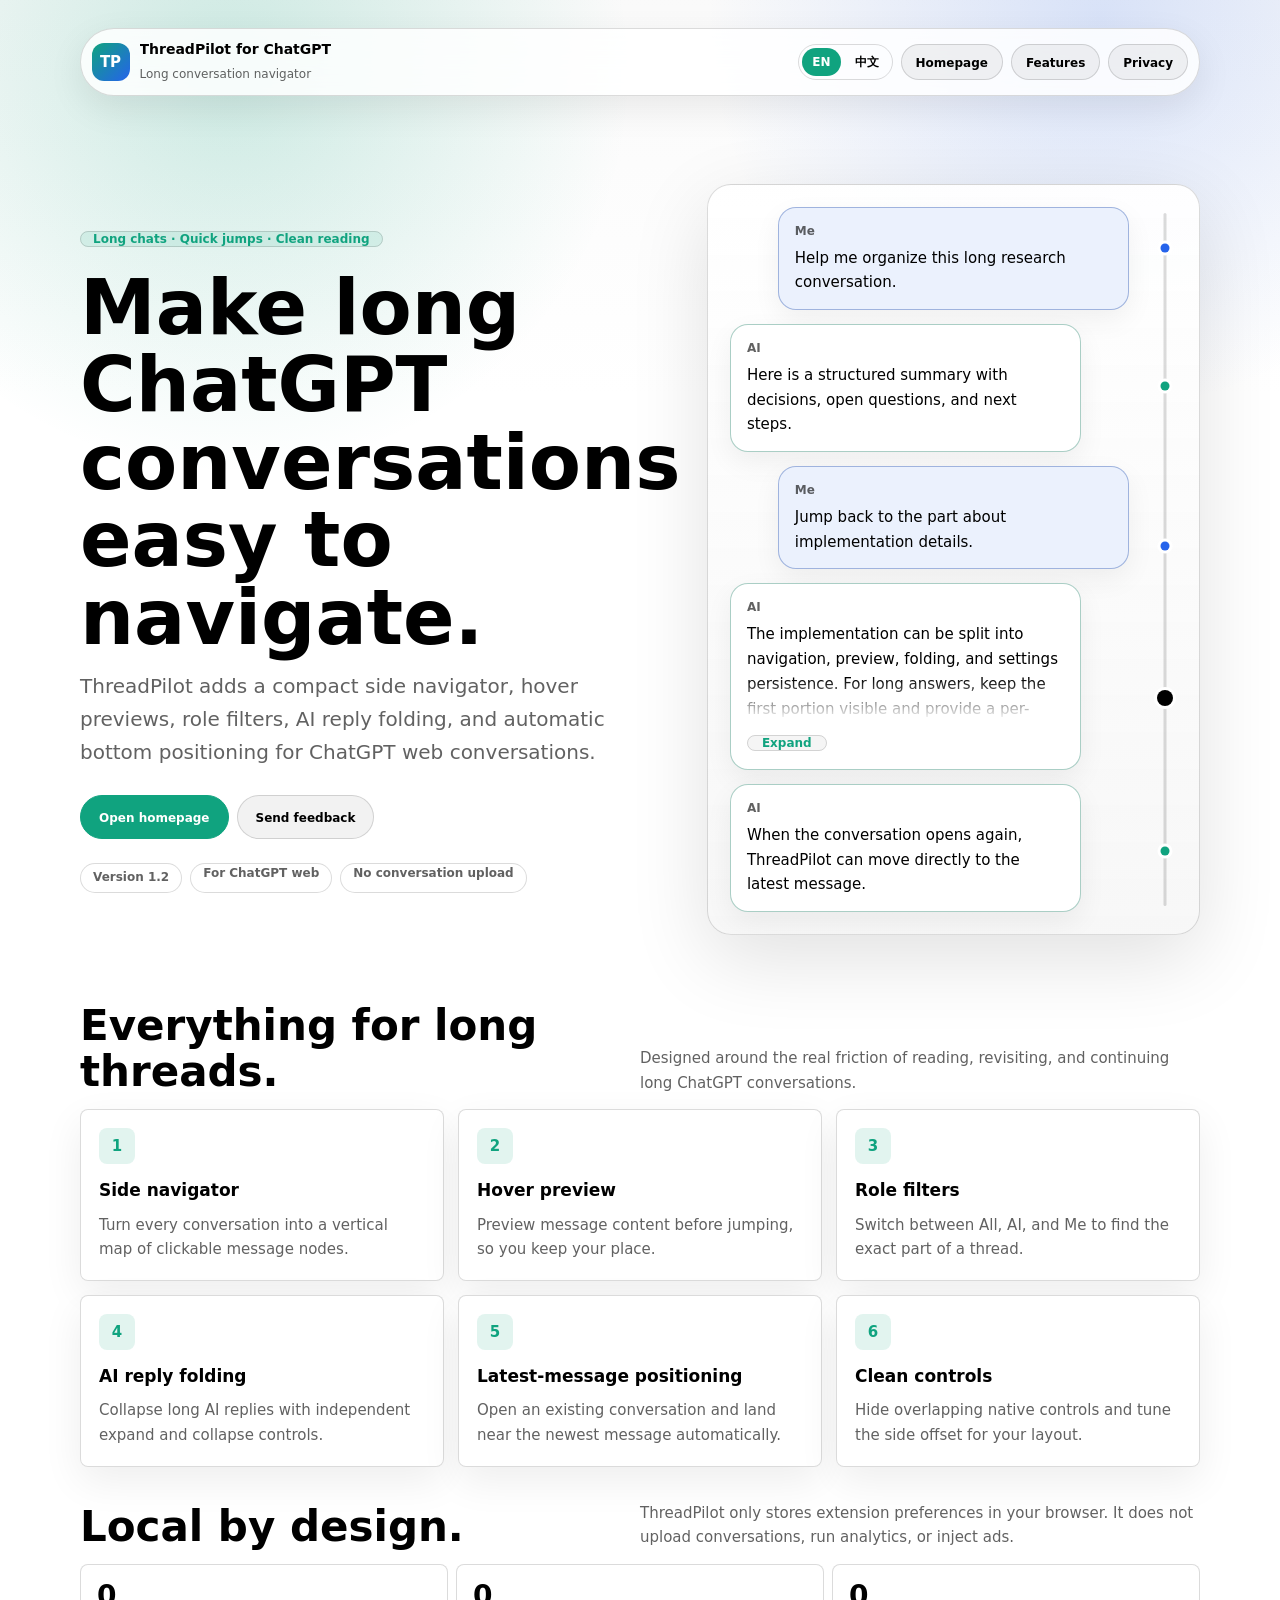
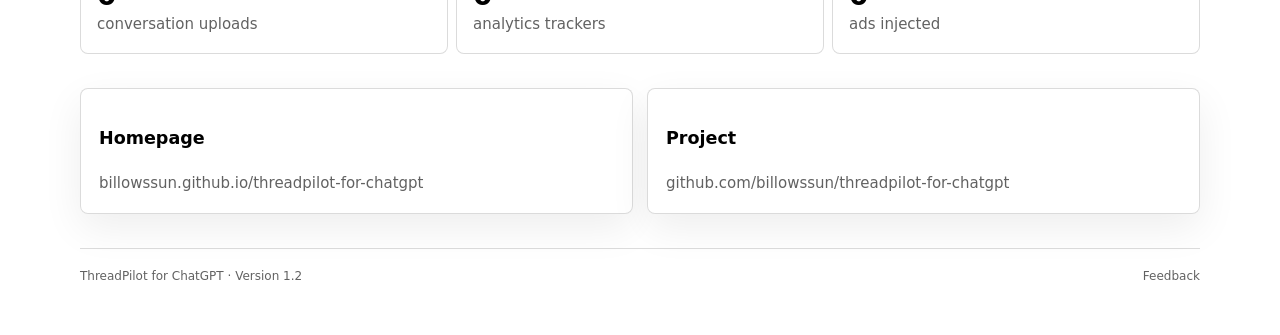
==== about.html @ c4029c33 "Release v1.2" ====
<!doctype html>
<html lang="en" data-lang="en">
<head>
  <meta charset="utf-8" />
  <meta name="viewport" content="width=device-width, initial-scale=1" />
  <title>ThreadPilot for ChatGPT</title>
  <style>
    :root {
      color-scheme: light dark;
      --green: #10a37f;
      --blue: #2563eb;
      --ink: CanvasText;
      --muted: color-mix(in srgb, CanvasText 62%, transparent);
      --soft: color-mix(in srgb, CanvasText 7%, transparent);
      --line: color-mix(in srgb, CanvasText 14%, transparent);
      --panel: color-mix(in srgb, Canvas 92%, transparent);
      --panel-strong: color-mix(in srgb, CanvasText 4%, Canvas);
    }
    * { box-sizing: border-box; }
    html { scroll-behavior: smooth; }
    body {
      margin: 0;
      background: Canvas;
      color: var(--ink);
      font: 15px/1.65 system-ui, -apple-system, BlinkMacSystemFont, "Segoe UI", "Microsoft YaHei", sans-serif;
    }
    body::before {
      content: "";
      position: fixed;
      inset: 0;
      z-index: -1;
      background:
        radial-gradient(circle at 18% 8%, color-mix(in srgb, var(--green) 20%, transparent), transparent 30%),
        radial-gradient(circle at 86% 2%, color-mix(in srgb, var(--blue) 16%, transparent), transparent 28%),
        linear-gradient(180deg, color-mix(in srgb, CanvasText 2%, Canvas), Canvas 44%);
    }
    a { color: inherit; text-decoration: none; }
    .page { width: min(1120px, calc(100% - 36px)); margin: 0 auto; padding: 28px 0 48px; }
    .nav { position: sticky; top: 12px; z-index: 10; display: flex; align-items: center; justify-content: space-between; gap: 14px; min-height: 58px; margin-bottom: 28px; padding: 9px 11px; border: 1px solid var(--line); border-radius: 999px; background: color-mix(in srgb, Canvas 84%, transparent); box-shadow: 0 12px 36px rgba(0,0,0,.08); backdrop-filter: blur(18px) saturate(1.1); -webkit-backdrop-filter: blur(18px) saturate(1.1); }
    .brand { display: flex; align-items: center; gap: 10px; min-width: 0; }
    .logo { width: 38px; height: 38px; display: grid; place-items: center; border-radius: 12px; background: linear-gradient(135deg, var(--green), var(--blue)); color: #fff; font-weight: 900; letter-spacing: 0; }
    .brand span:last-child { min-width: 0; }
    .brand strong { display: block; overflow: hidden; text-overflow: ellipsis; white-space: nowrap; font-size: 14px; }
    .brand small { display: block; color: var(--muted); font-size: 12px; }
    .right, .links, .lang, .actions, .chips, .stats { display: flex; align-items: center; gap: 8px; flex-wrap: wrap; }
    .lang { gap: 4px; padding: 3px; border: 1px solid var(--line); border-radius: 999px; }
    .links a, .btn, .lang button { display: inline-block; height: 36px; min-height: 0; padding: 0 14px; border: 1px solid var(--line); border-radius: 999px; background: color-mix(in srgb, CanvasText 5%, transparent); color: var(--ink); font: 760 12px/36px system-ui, -apple-system, BlinkMacSystemFont, "Segoe UI", "Microsoft YaHei", sans-serif; text-align: center; cursor: pointer; white-space: nowrap; }
    .lang button { height: 28px; padding: 0 10px; border: 0; background: transparent; line-height: 28px; }
    .lang button.active { background: var(--green); color: #fff; }
    .btn { height: 44px; padding: 0 18px; line-height: 44px; }
    .btn.primary { border-color: var(--green); background: var(--green); color: #fff; }
    .hero { display: grid; grid-template-columns: minmax(0, 1.08fr) minmax(320px, .92fr); gap: clamp(22px, 4vw, 48px); align-items: center; min-height: min(680px, calc(100vh - 120px)); padding: clamp(28px, 5vw, 54px) 0 34px; }
    .eyebrow, .chip, .tag { display: inline-grid; place-items: center; min-height: 30px; padding: 0 12px; border: 1px solid var(--line); border-radius: 999px; background: color-mix(in srgb, var(--green) 10%, transparent); color: var(--green); font-size: 12px; font-weight: 850; }
    h1 { max-width: 760px; margin: 18px 0 14px; font-size: clamp(42px, 7vw, 76px); line-height: 1.02; letter-spacing: 0; }
    .lead { max-width: 680px; margin: 0; color: var(--muted); font-size: clamp(16px, 2vw, 20px); }
    .actions { margin-top: 26px; }
    .chips { margin-top: 24px; }
    .chip { background: var(--panel); color: var(--muted); font-weight: 760; }
    .demo { position: relative; min-height: 470px; padding: 22px; border: 1px solid var(--line); border-radius: 24px; background: linear-gradient(180deg, var(--panel), color-mix(in srgb, CanvasText 3%, Canvas)); box-shadow: 0 24px 80px rgba(0,0,0,.12); overflow: hidden; }
    .chat { display: grid; gap: 14px; padding-right: 48px; }
    .bubble { max-width: 88%; padding: 14px 16px; border: 1px solid var(--line); border-radius: 18px; background: Canvas; box-shadow: 0 10px 28px rgba(0,0,0,.06); }
    .bubble.me { justify-self: end; border-color: color-mix(in srgb, var(--blue) 26%, var(--line)); background: color-mix(in srgb, var(--blue) 9%, Canvas); }
    .bubble.ai { justify-self: start; border-color: color-mix(in srgb, var(--green) 24%, var(--line)); }
    .bubble strong { display: block; margin-bottom: 4px; font-size: 12px; color: var(--muted); }
    .folded { position: relative; max-height: 108px; overflow: hidden; }
    .folded::after { content: ""; position: absolute; left: 0; right: 0; bottom: 0; height: 52px; background: linear-gradient(to bottom, transparent, Canvas 82%); }
    .more { display: inline-grid; place-items: center; height: 30px; margin-top: 10px; padding: 0 14px; border: 1px solid var(--line); border-radius: 999px; background: var(--panel-strong); color: var(--green); font-size: 12px; font-weight: 850; }
    .rail { position: absolute; top: 28px; right: 22px; bottom: 28px; width: 24px; }
    .rail::before { content: ""; position: absolute; top: 0; bottom: 0; left: 50%; width: 3px; border-radius: 99px; background: var(--line); transform: translateX(-50%); }
    .dot { position: absolute; left: 50%; width: 9px; height: 9px; border-radius: 50%; background: var(--green); transform: translate(-50%, -50%); box-shadow: 0 0 0 3px Canvas; }
    .dot.me { background: var(--blue); }
    .dot.active { width: 16px; height: 16px; background: var(--ink); }
    section { margin-top: 34px; }
    .section-head { display: flex; align-items: end; justify-content: space-between; gap: 18px; margin-bottom: 14px; }
    h2 { margin: 0; font-size: clamp(26px, 4vw, 42px); line-height: 1.1; letter-spacing: 0; }
    .section-head p { max-width: 560px; margin: 0; color: var(--muted); }
    .grid { display: grid; grid-template-columns: repeat(3, 1fr); gap: 14px; }
    .grid.two { grid-template-columns: repeat(2, 1fr); }
    .card, .band, .step, .quote { border: 1px solid var(--line); border-radius: 8px; background: var(--panel); box-shadow: 0 14px 40px rgba(0,0,0,.07); }
    .card { padding: 18px; overflow-wrap: anywhere; }
    .card h3, .step h3 { margin: 0 0 8px; font-size: 17px; }
    .card p, .step p, .quote p { margin: 0; color: var(--muted); }
    .icon { width: 36px; height: 36px; display: grid; place-items: center; margin-bottom: 12px; border-radius: 8px; background: color-mix(in srgb, var(--green) 12%, transparent); color: var(--green); font-weight: 900; }
    .band { display: grid; grid-template-columns: .9fr 1.1fr; gap: 20px; padding: clamp(22px, 4vw, 36px); }
    .list { display: grid; gap: 10px; margin: 0; padding: 0; list-style: none; }
    .list li { padding: 12px 14px; border: 1px solid var(--line); border-radius: 8px; background: color-mix(in srgb, CanvasText 4%, transparent); color: var(--muted); }
    .steps { display: grid; grid-template-columns: repeat(3, 1fr); gap: 14px; }
    .step { padding: 18px; }
    .stats { align-items: stretch; }
    .stat { flex: 1 1 180px; padding: 16px; border: 1px solid var(--line); border-radius: 8px; background: var(--panel); }
    .stat strong { display: block; font-size: 28px; line-height: 1.1; }
    .stat span { color: var(--muted); }
    .quote { padding: 18px; }
    footer { display: flex; align-items: center; justify-content: space-between; gap: 12px; flex-wrap: wrap; margin-top: 34px; padding-top: 18px; border-top: 1px solid var(--line); color: var(--muted); font-size: 12px; }
    body [data-lang] { display: none; }
    html[data-lang="en"] body [data-lang="en"], html[data-lang="zh"] body [data-lang="zh"] { display: revert; }
    @media (max-width: 900px) {
      .nav { position: static; align-items: flex-start; border-radius: 22px; flex-direction: column; }
      .right { align-items: flex-start; }
      .hero, .band { grid-template-columns: 1fr; min-height: 0; }
      .demo { min-height: 420px; }
      .grid, .grid.two, .steps { grid-template-columns: 1fr; }
      .section-head { align-items: flex-start; flex-direction: column; }
    }
    @media (max-width: 560px) {
      .page { width: min(100% - 24px, 1120px); padding-top: 14px; }
      .links { display: none; }
      .hero { padding-top: 12px; }
      .demo { min-height: 390px; padding: 16px; }
      .chat { padding-right: 36px; }
      .bubble { max-width: 94%; }
    }
  </style>
</head>
<body>
  <div class="page">
    <header class="nav">
      <a class="brand" href="https://billowssun.github.io/threadpilot-for-chatgpt/">
        <span class="logo">TP</span>
        <span><strong>ThreadPilot for ChatGPT</strong><small data-lang="en">Long conversation navigator</small><small data-lang="zh">长对话导航助手</small></span>
      </a>
      <div class="right">
        <div class="lang"><button id="lang-en" type="button">EN</button><button id="lang-zh" type="button">中文</button></div>
        <nav class="links"><a href="https://billowssun.github.io/threadpilot-for-chatgpt/" data-lang="en">Homepage</a><a href="https://billowssun.github.io/threadpilot-for-chatgpt/" data-lang="zh">主页</a><a href="#features" data-lang="en">Features</a><a href="#features" data-lang="zh">功能</a><a href="#privacy" data-lang="en">Privacy</a><a href="#privacy" data-lang="zh">隐私</a></nav>
      </div>
    </header>

    <main>
      <section class="hero">
        <div>
          <span class="eyebrow" data-lang="en">Long chats · Quick jumps · Clean reading</span><span class="eyebrow" data-lang="zh">长对话 · 快速定位 · 清爽阅读</span>
          <h1 data-lang="en">Make long ChatGPT conversations easy to navigate.</h1><h1 data-lang="zh">让 ChatGPT 长对话更容易导航。</h1>
          <p class="lead" data-lang="en">ThreadPilot adds a compact side navigator, hover previews, role filters, AI reply folding, and automatic bottom positioning for ChatGPT web conversations.</p><p class="lead" data-lang="zh">ThreadPilot 为 ChatGPT 网页端加入侧边导航、悬浮预览、角色筛选、AI 长回复折叠，以及打开对话后自动定位到最新消息。</p>
          <div class="actions"><a class="btn primary" href="https://billowssun.github.io/threadpilot-for-chatgpt/" data-lang="en">Open homepage</a><a class="btn primary" href="https://billowssun.github.io/threadpilot-for-chatgpt/" data-lang="zh">打开主页</a><a class="btn" href="https://github.com/billowssun/threadpilot-for-chatgpt/issues" data-lang="en">Send feedback</a><a class="btn" href="https://github.com/billowssun/threadpilot-for-chatgpt/issues" data-lang="zh">反馈问题</a></div>
          <div class="chips"><span class="chip">Version 1.2</span><span class="chip" data-lang="en">For ChatGPT web</span><span class="chip" data-lang="zh">适用于 ChatGPT 网页端</span><span class="chip" data-lang="en">No conversation upload</span><span class="chip" data-lang="zh">不上传对话内容</span></div>
        </div>
        <div class="demo" aria-hidden="true">
          <div class="chat">
            <div class="bubble me"><strong>Me</strong><span data-lang="en">Help me organize this long research conversation.</span><span data-lang="zh">帮我整理这段很长的研究对话。</span></div>
            <div class="bubble ai"><strong>AI</strong><span data-lang="en">Here is a structured summary with decisions, open questions, and next steps.</span><span data-lang="zh">下面是按结论、问题和下一步整理的结构化摘要。</span></div>
            <div class="bubble me"><strong>Me</strong><span data-lang="en">Jump back to the part about implementation details.</span><span data-lang="zh">跳回实现细节那一段。</span></div>
            <div class="bubble ai"><strong>AI</strong><div class="folded"><span data-lang="en">The implementation can be split into navigation, preview, folding, and settings persistence. For long answers, keep the first portion visible and provide a per-message expand control so the user can scan the thread without losing context.</span><span data-lang="zh">实现可以拆成导航、预览、折叠和设置保存。对于长回复，保留开头内容并为每条消息提供独立展开控制，这样用户可以快速浏览而不丢失上下文。</span></div><span class="more" data-lang="en">Expand</span><span class="more" data-lang="zh">展开</span></div>
            <div class="bubble ai"><strong>AI</strong><span data-lang="en">When the conversation opens again, ThreadPilot can move directly to the latest message.</span><span data-lang="zh">再次打开对话时，ThreadPilot 可以直接定位到最新消息。</span></div>
          </div>
          <div class="rail"><span class="dot me" style="top: 5%"></span><span class="dot" style="top: 25%"></span><span class="dot me" style="top: 48%"></span><span class="dot active" style="top: 70%"></span><span class="dot" style="top: 92%"></span></div>
        </div>
      </section>

      <section id="features">
        <div class="section-head"><h2 data-lang="en">Everything for long threads.</h2><h2 data-lang="zh">长对话需要的能力都在这里。</h2><p data-lang="en">Designed around the real friction of reading, revisiting, and continuing long ChatGPT conversations.</p><p data-lang="zh">围绕长对话里的阅读、回看、定位和继续处理体验设计。</p></div>
        <div class="grid">
          <article class="card"><div class="icon">1</div><h3 data-lang="en">Side navigator</h3><h3 data-lang="zh">侧边导航</h3><p data-lang="en">Turn every conversation into a vertical map of clickable message nodes.</p><p data-lang="zh">把整段对话变成一条可点击的消息地图。</p></article>
          <article class="card"><div class="icon">2</div><h3 data-lang="en">Hover preview</h3><h3 data-lang="zh">悬浮预览</h3><p data-lang="en">Preview message content before jumping, so you keep your place.</p><p data-lang="zh">跳转前先预览消息内容，减少来回滚动。</p></article>
          <article class="card"><div class="icon">3</div><h3 data-lang="en">Role filters</h3><h3 data-lang="zh">角色筛选</h3><p data-lang="en">Switch between All, AI, and Me to find the exact part of a thread.</p><p data-lang="zh">在全部、AI、我的输入之间切换，快速找到目标段落。</p></article>
          <article class="card"><div class="icon">4</div><h3 data-lang="en">AI reply folding</h3><h3 data-lang="zh">AI 回复折叠</h3><p data-lang="en">Collapse long AI replies with independent expand and collapse controls.</p><p data-lang="zh">自动折叠较长 AI 回复，并为每条回复提供独立展开和收起。</p></article>
          <article class="card"><div class="icon">5</div><h3 data-lang="en">Latest-message positioning</h3><h3 data-lang="zh">自动定位最新消息</h3><p data-lang="en">Open an existing conversation and land near the newest message automatically.</p><p data-lang="zh">打开已有对话时自动定位到最新消息附近。</p></article>
          <article class="card"><div class="icon">6</div><h3 data-lang="en">Clean controls</h3><h3 data-lang="zh">清爽控制</h3><p data-lang="en">Hide overlapping native controls and tune the side offset for your layout.</p><p data-lang="zh">可隐藏干扰控件，并调整侧边距离适配自己的界面。</p></article>
        </div>
      </section>

      <section id="privacy">
        <div class="section-head"><h2 data-lang="en">Local by design.</h2><h2 data-lang="zh">默认本地运行。</h2><p data-lang="en">ThreadPilot only stores extension preferences in your browser. It does not upload conversations, run analytics, or inject ads.</p><p data-lang="zh">ThreadPilot 只在浏览器本地保存扩展偏好，不上传对话内容，不做分析追踪，也不插入广告。</p></div>
        <div class="stats"><div class="stat"><strong>0</strong><span data-lang="en">conversation uploads</span><span data-lang="zh">对话上传</span></div><div class="stat"><strong>0</strong><span data-lang="en">analytics trackers</span><span data-lang="zh">分析追踪</span></div><div class="stat"><strong>0</strong><span data-lang="en">ads injected</span><span data-lang="zh">广告注入</span></div></div>
      </section>

      <section>
        <div class="grid two">
          <article class="quote"><h3 data-lang="en">Homepage</h3><h3 data-lang="zh">主页</h3><p><a href="https://billowssun.github.io/threadpilot-for-chatgpt/">billowssun.github.io/threadpilot-for-chatgpt</a></p></article>
          <article class="quote"><h3 data-lang="en">Project</h3><h3 data-lang="zh">项目地址</h3><p><a href="https://github.com/billowssun/threadpilot-for-chatgpt">github.com/billowssun/threadpilot-for-chatgpt</a></p></article>
        </div>
      </section>
    </main>

    <footer><span>ThreadPilot for ChatGPT · Version 1.2</span><span><a href="https://github.com/billowssun/threadpilot-for-chatgpt/issues" data-lang="en">Feedback</a><a href="https://github.com/billowssun/threadpilot-for-chatgpt/issues" data-lang="zh">反馈问题</a></span></footer>
  </div>
  <script src="about.js"></script>
</body>
</html>
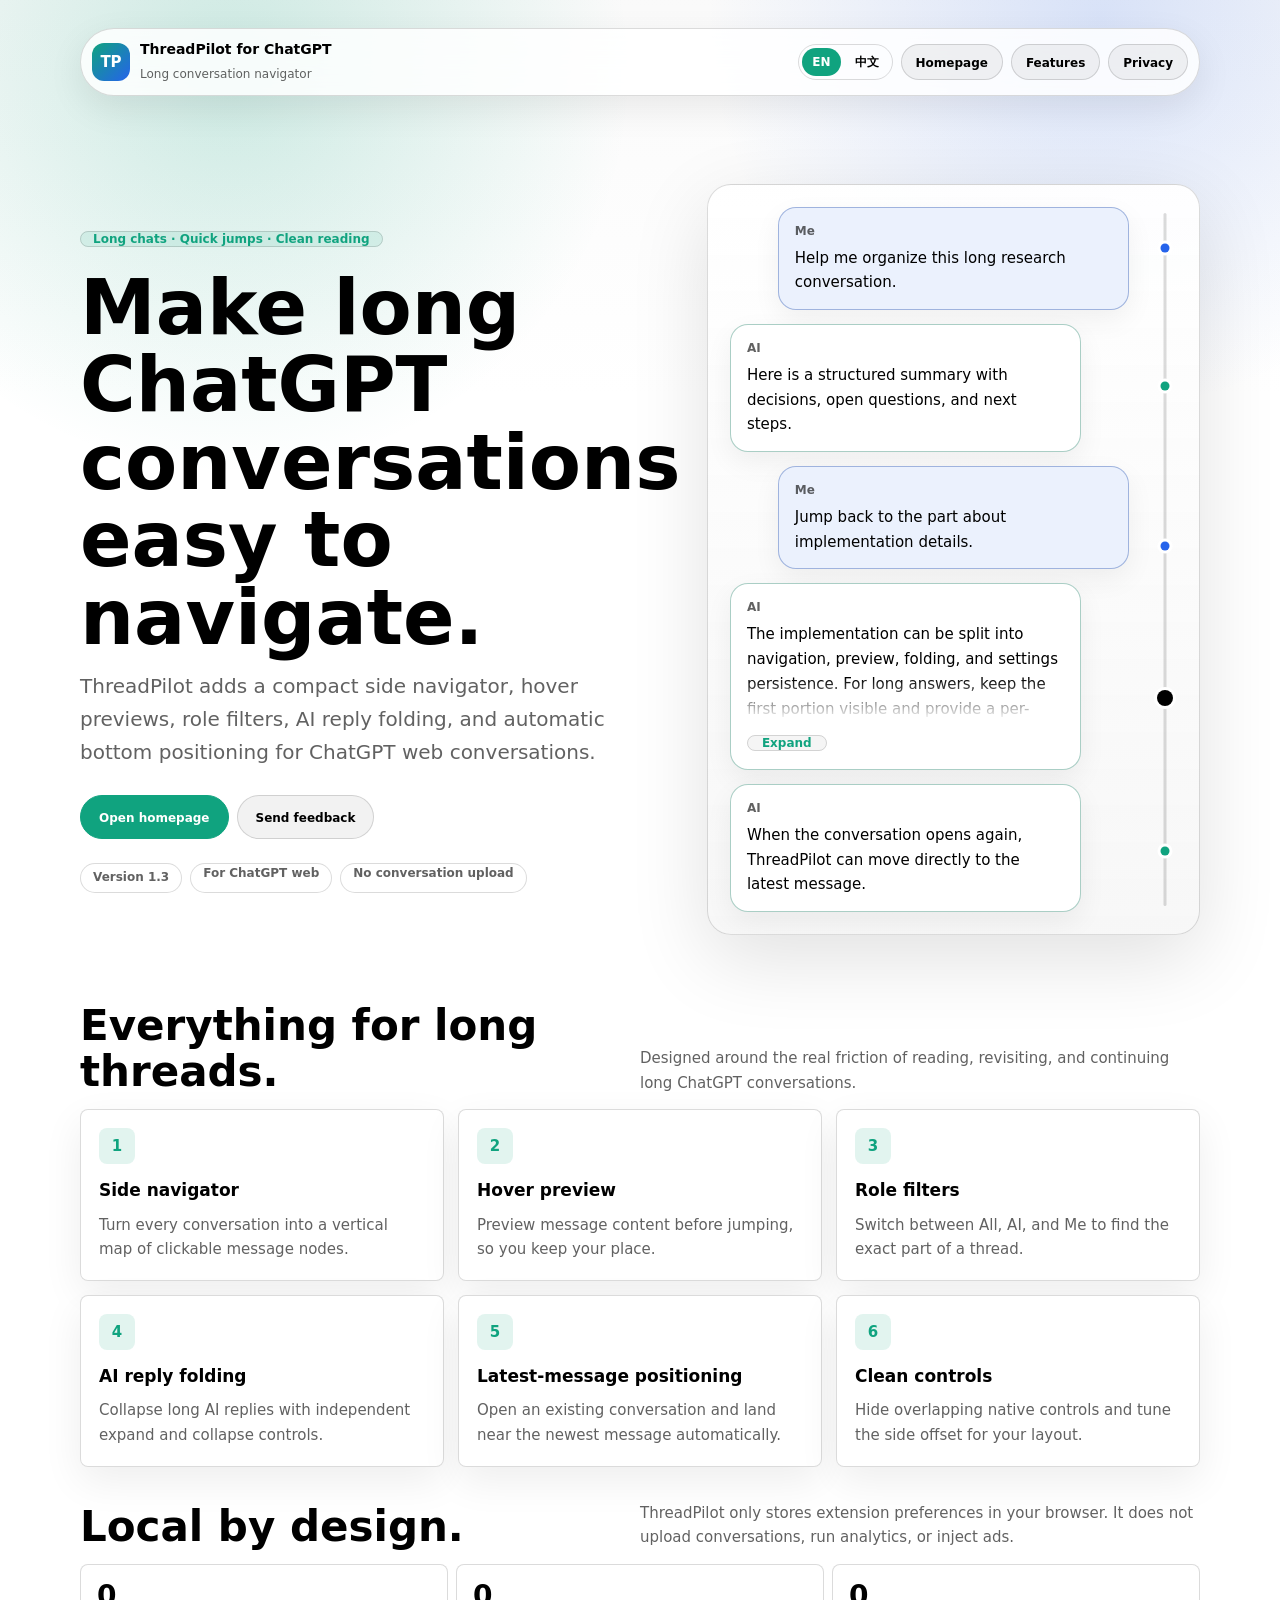
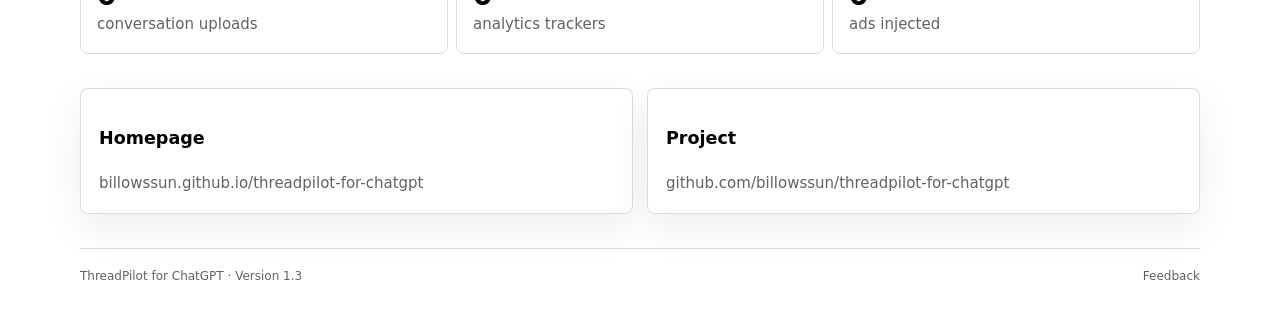
==== commit 7a24d411: "Release v1.3" ====
--- a/about.html
+++ b/about.html
@@ -132,7 +132,7 @@
           <h1 data-lang="en">Make long ChatGPT conversations easy to navigate.</h1><h1 data-lang="zh">让 ChatGPT 长对话更容易导航。</h1>
           <p class="lead" data-lang="en">ThreadPilot adds a compact side navigator, hover previews, role filters, AI reply folding, and automatic bottom positioning for ChatGPT web conversations.</p><p class="lead" data-lang="zh">ThreadPilot 为 ChatGPT 网页端加入侧边导航、悬浮预览、角色筛选、AI 长回复折叠，以及打开对话后自动定位到最新消息。</p>
           <div class="actions"><a class="btn primary" href="https://billowssun.github.io/threadpilot-for-chatgpt/" data-lang="en">Open homepage</a><a class="btn primary" href="https://billowssun.github.io/threadpilot-for-chatgpt/" data-lang="zh">打开主页</a><a class="btn" href="https://github.com/billowssun/threadpilot-for-chatgpt/issues" data-lang="en">Send feedback</a><a class="btn" href="https://github.com/billowssun/threadpilot-for-chatgpt/issues" data-lang="zh">反馈问题</a></div>
-          <div class="chips"><span class="chip">Version 1.2</span><span class="chip" data-lang="en">For ChatGPT web</span><span class="chip" data-lang="zh">适用于 ChatGPT 网页端</span><span class="chip" data-lang="en">No conversation upload</span><span class="chip" data-lang="zh">不上传对话内容</span></div>
+          <div class="chips"><span class="chip">Version 1.3</span><span class="chip" data-lang="en">For ChatGPT web</span><span class="chip" data-lang="zh">适用于 ChatGPT 网页端</span><span class="chip" data-lang="en">No conversation upload</span><span class="chip" data-lang="zh">不上传对话内容</span></div>
         </div>
         <div class="demo" aria-hidden="true">
           <div class="chat">
@@ -171,7 +171,7 @@
       </section>
     </main>
 
-    <footer><span>ThreadPilot for ChatGPT · Version 1.2</span><span><a href="https://github.com/billowssun/threadpilot-for-chatgpt/issues" data-lang="en">Feedback</a><a href="https://github.com/billowssun/threadpilot-for-chatgpt/issues" data-lang="zh">反馈问题</a></span></footer>
+    <footer><span>ThreadPilot for ChatGPT · Version 1.3</span><span><a href="https://github.com/billowssun/threadpilot-for-chatgpt/issues" data-lang="en">Feedback</a><a href="https://github.com/billowssun/threadpilot-for-chatgpt/issues" data-lang="zh">反馈问题</a></span></footer>
   </div>
   <script src="about.js"></script>
 </body>
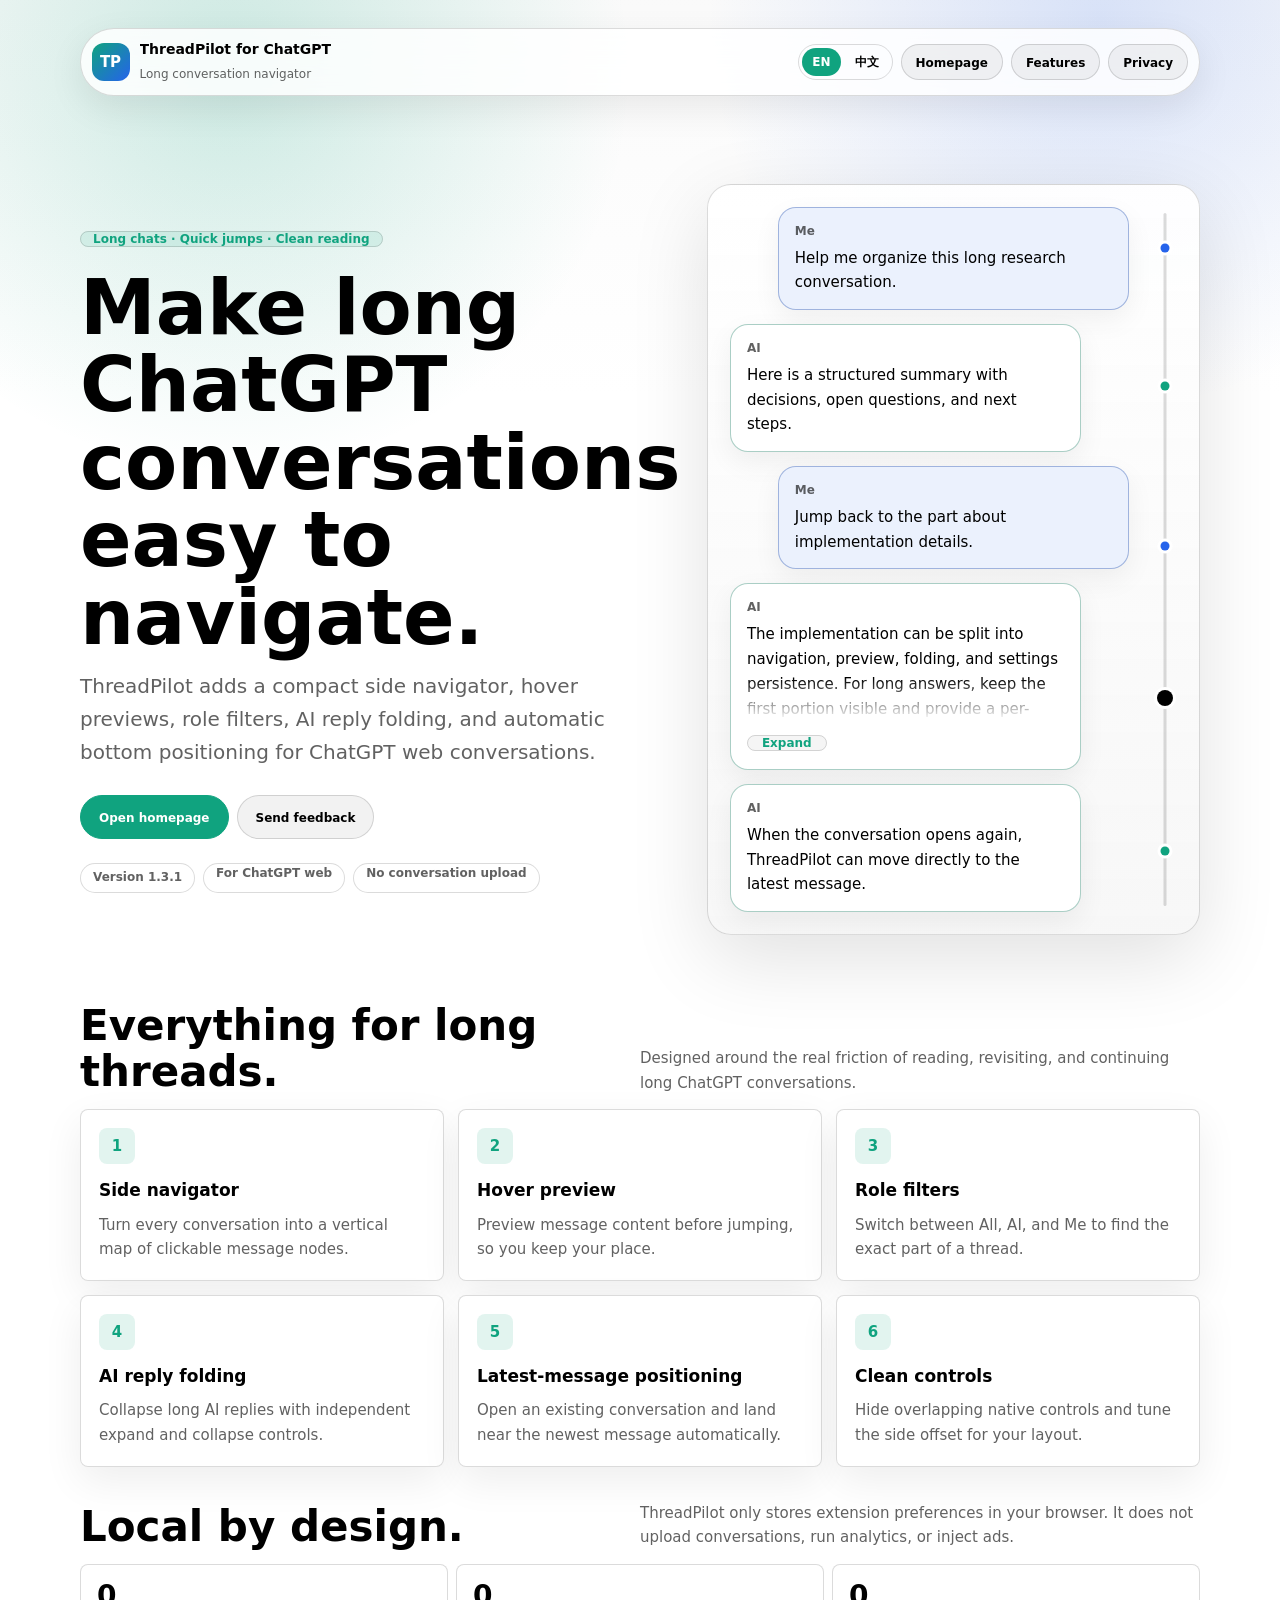
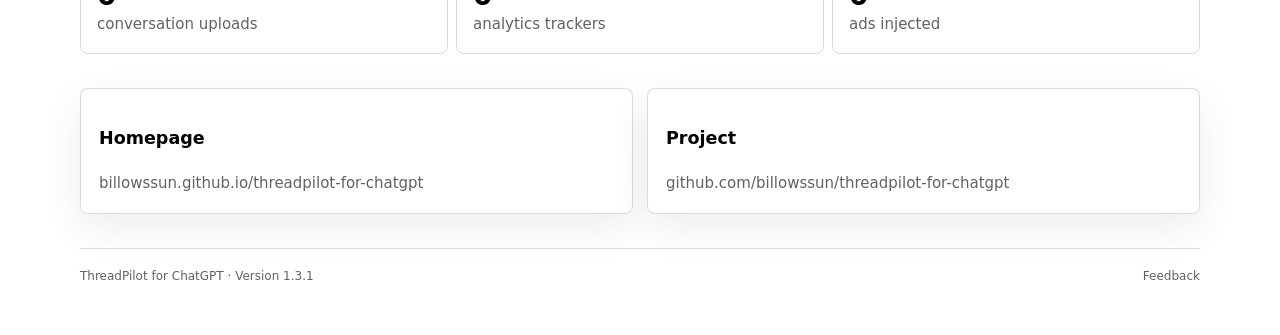
==== commit 0dc65966: "优化图标和导航显示，发布 v1.3.1" ====
--- a/about.html
+++ b/about.html
@@ -132,7 +132,7 @@
           <h1 data-lang="en">Make long ChatGPT conversations easy to navigate.</h1><h1 data-lang="zh">让 ChatGPT 长对话更容易导航。</h1>
           <p class="lead" data-lang="en">ThreadPilot adds a compact side navigator, hover previews, role filters, AI reply folding, and automatic bottom positioning for ChatGPT web conversations.</p><p class="lead" data-lang="zh">ThreadPilot 为 ChatGPT 网页端加入侧边导航、悬浮预览、角色筛选、AI 长回复折叠，以及打开对话后自动定位到最新消息。</p>
           <div class="actions"><a class="btn primary" href="https://billowssun.github.io/threadpilot-for-chatgpt/" data-lang="en">Open homepage</a><a class="btn primary" href="https://billowssun.github.io/threadpilot-for-chatgpt/" data-lang="zh">打开主页</a><a class="btn" href="https://github.com/billowssun/threadpilot-for-chatgpt/issues" data-lang="en">Send feedback</a><a class="btn" href="https://github.com/billowssun/threadpilot-for-chatgpt/issues" data-lang="zh">反馈问题</a></div>
-          <div class="chips"><span class="chip">Version 1.3</span><span class="chip" data-lang="en">For ChatGPT web</span><span class="chip" data-lang="zh">适用于 ChatGPT 网页端</span><span class="chip" data-lang="en">No conversation upload</span><span class="chip" data-lang="zh">不上传对话内容</span></div>
+          <div class="chips"><span class="chip">Version 1.3.1</span><span class="chip" data-lang="en">For ChatGPT web</span><span class="chip" data-lang="zh">适用于 ChatGPT 网页端</span><span class="chip" data-lang="en">No conversation upload</span><span class="chip" data-lang="zh">不上传对话内容</span></div>
         </div>
         <div class="demo" aria-hidden="true">
           <div class="chat">
@@ -171,7 +171,7 @@
       </section>
     </main>
 
-    <footer><span>ThreadPilot for ChatGPT · Version 1.3</span><span><a href="https://github.com/billowssun/threadpilot-for-chatgpt/issues" data-lang="en">Feedback</a><a href="https://github.com/billowssun/threadpilot-for-chatgpt/issues" data-lang="zh">反馈问题</a></span></footer>
+    <footer><span>ThreadPilot for ChatGPT · Version 1.3.1</span><span><a href="https://github.com/billowssun/threadpilot-for-chatgpt/issues" data-lang="en">Feedback</a><a href="https://github.com/billowssun/threadpilot-for-chatgpt/issues" data-lang="zh">反馈问题</a></span></footer>
   </div>
   <script src="about.js"></script>
 </body>
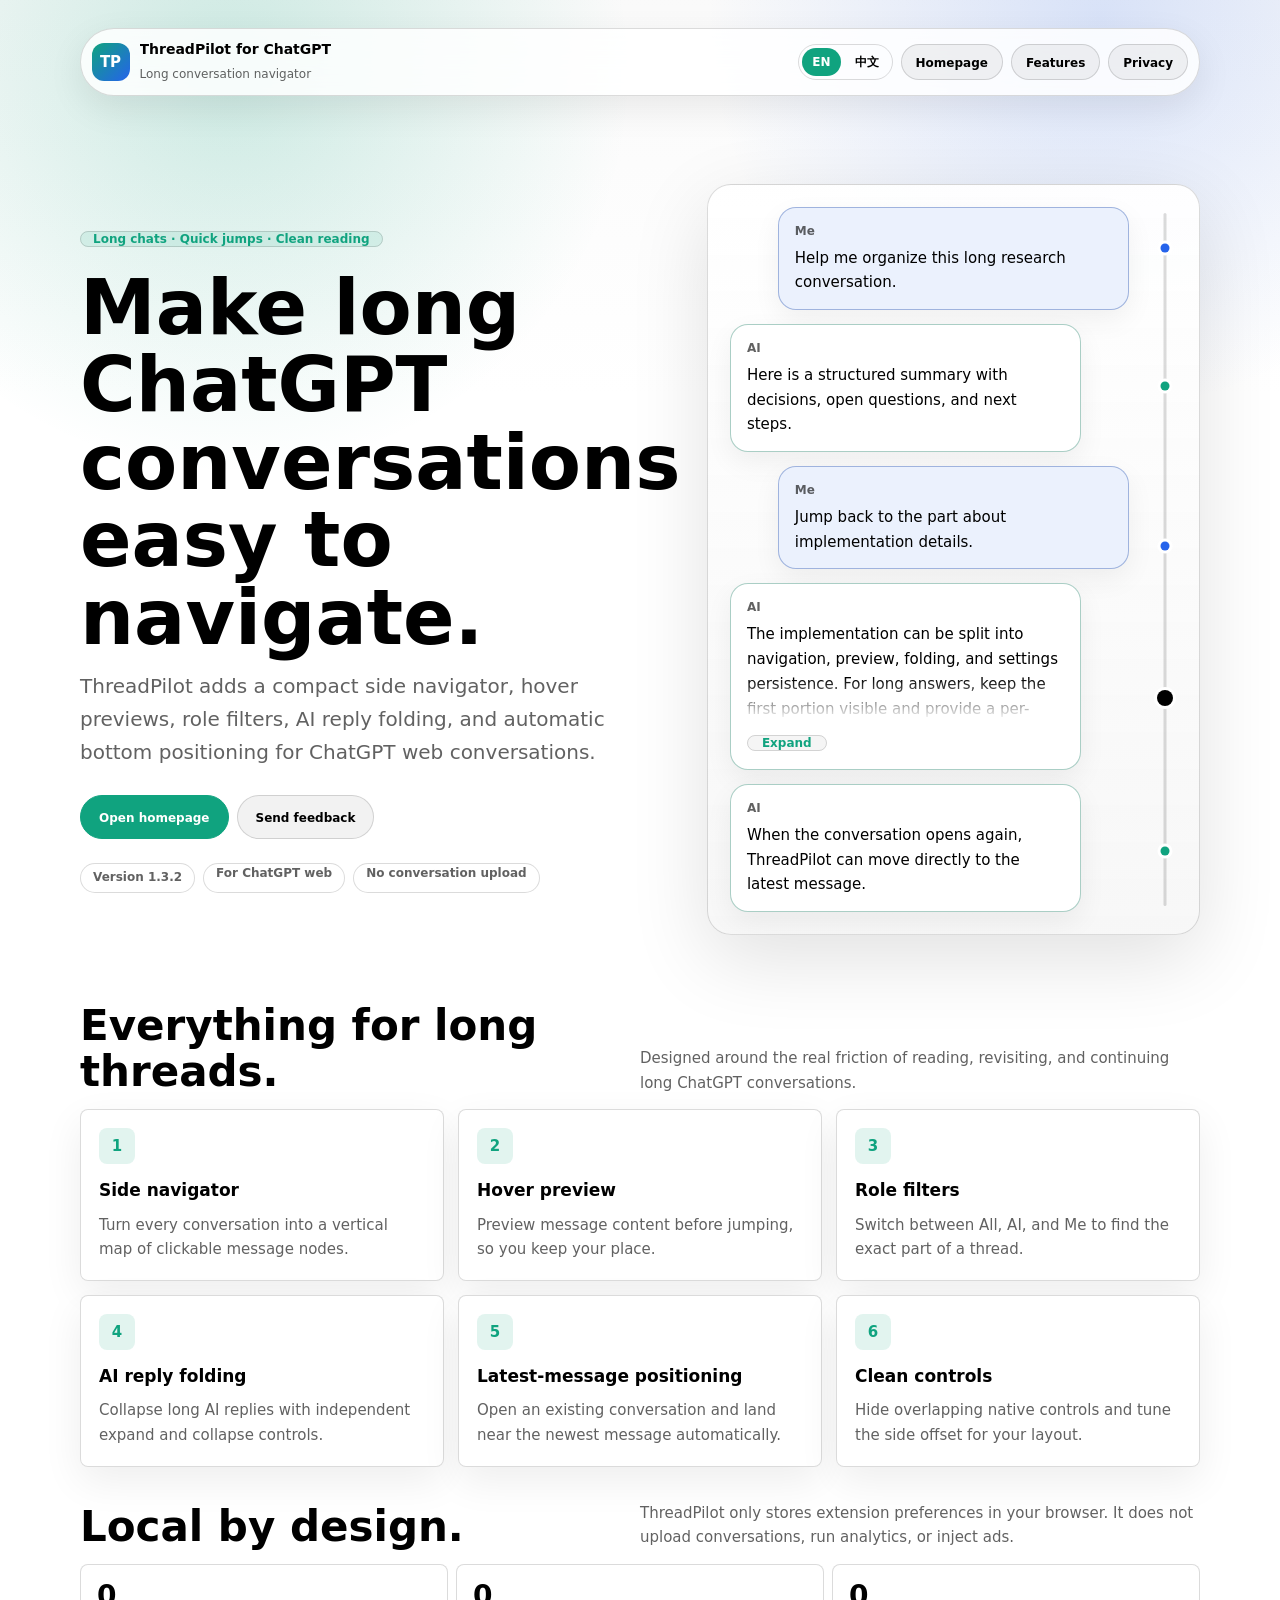
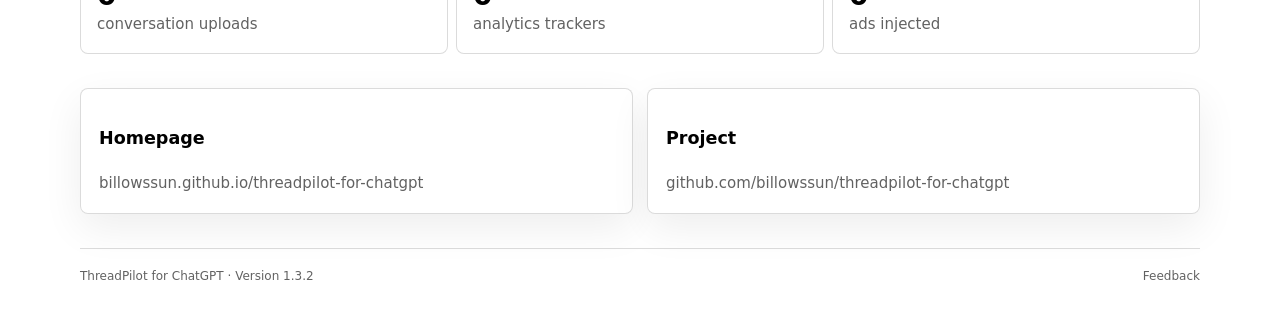
==== commit 25854a30: "修复 AI 导航节点位置，发布 v1.3.2" ====
--- a/about.html
+++ b/about.html
@@ -132,7 +132,7 @@
           <h1 data-lang="en">Make long ChatGPT conversations easy to navigate.</h1><h1 data-lang="zh">让 ChatGPT 长对话更容易导航。</h1>
           <p class="lead" data-lang="en">ThreadPilot adds a compact side navigator, hover previews, role filters, AI reply folding, and automatic bottom positioning for ChatGPT web conversations.</p><p class="lead" data-lang="zh">ThreadPilot 为 ChatGPT 网页端加入侧边导航、悬浮预览、角色筛选、AI 长回复折叠，以及打开对话后自动定位到最新消息。</p>
           <div class="actions"><a class="btn primary" href="https://billowssun.github.io/threadpilot-for-chatgpt/" data-lang="en">Open homepage</a><a class="btn primary" href="https://billowssun.github.io/threadpilot-for-chatgpt/" data-lang="zh">打开主页</a><a class="btn" href="https://github.com/billowssun/threadpilot-for-chatgpt/issues" data-lang="en">Send feedback</a><a class="btn" href="https://github.com/billowssun/threadpilot-for-chatgpt/issues" data-lang="zh">反馈问题</a></div>
-          <div class="chips"><span class="chip">Version 1.3.1</span><span class="chip" data-lang="en">For ChatGPT web</span><span class="chip" data-lang="zh">适用于 ChatGPT 网页端</span><span class="chip" data-lang="en">No conversation upload</span><span class="chip" data-lang="zh">不上传对话内容</span></div>
+          <div class="chips"><span class="chip">Version 1.3.2</span><span class="chip" data-lang="en">For ChatGPT web</span><span class="chip" data-lang="zh">适用于 ChatGPT 网页端</span><span class="chip" data-lang="en">No conversation upload</span><span class="chip" data-lang="zh">不上传对话内容</span></div>
         </div>
         <div class="demo" aria-hidden="true">
           <div class="chat">
@@ -171,7 +171,7 @@
       </section>
     </main>
 
-    <footer><span>ThreadPilot for ChatGPT · Version 1.3.1</span><span><a href="https://github.com/billowssun/threadpilot-for-chatgpt/issues" data-lang="en">Feedback</a><a href="https://github.com/billowssun/threadpilot-for-chatgpt/issues" data-lang="zh">反馈问题</a></span></footer>
+    <footer><span>ThreadPilot for ChatGPT · Version 1.3.2</span><span><a href="https://github.com/billowssun/threadpilot-for-chatgpt/issues" data-lang="en">Feedback</a><a href="https://github.com/billowssun/threadpilot-for-chatgpt/issues" data-lang="zh">反馈问题</a></span></footer>
   </div>
   <script src="about.js"></script>
 </body>
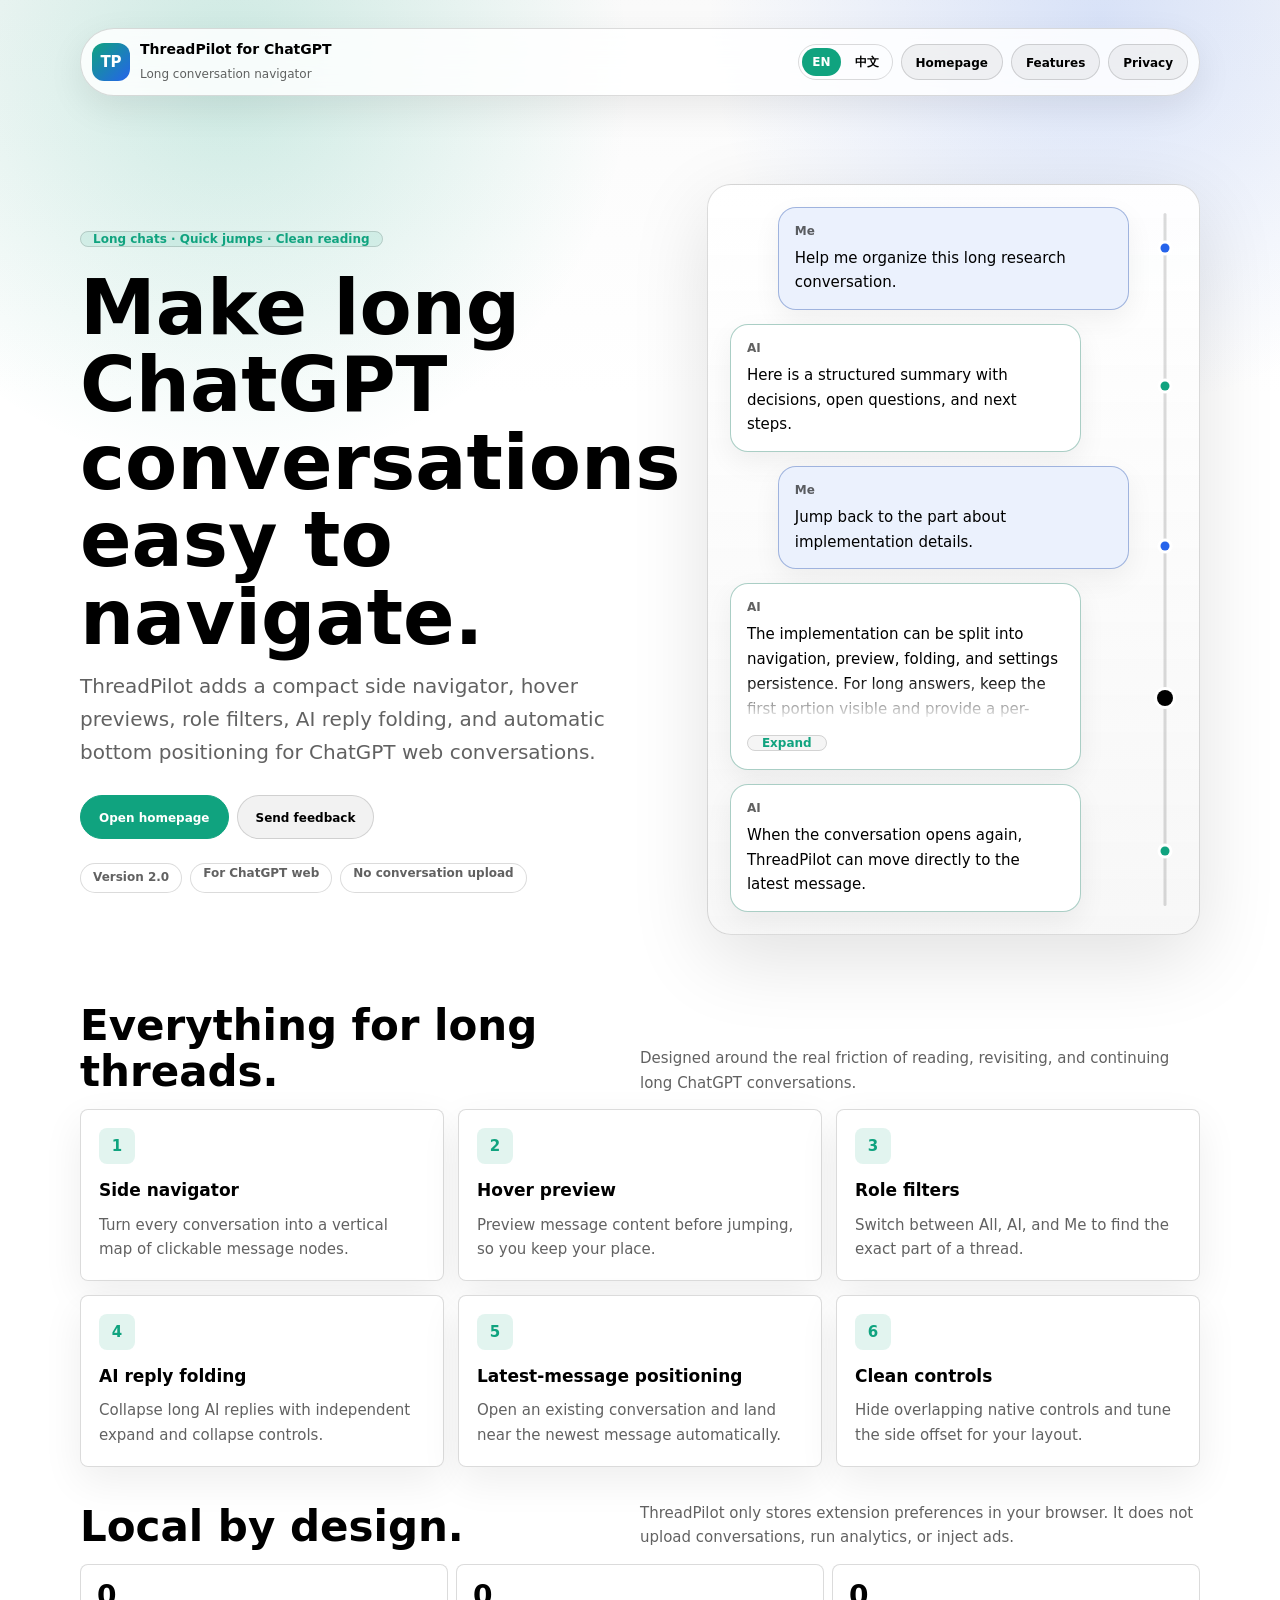
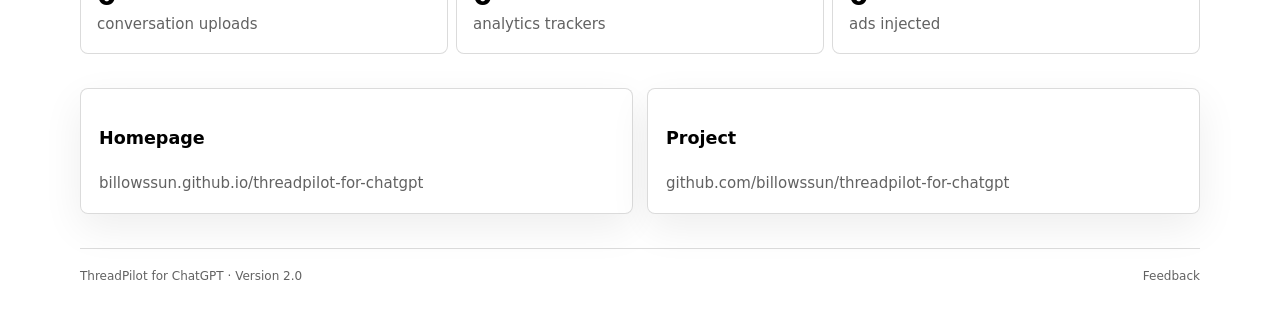
==== commit a69e18c0: "发布 2.0：升级 UI 与加载体验" ====
--- a/about.html
+++ b/about.html
@@ -132,7 +132,7 @@
           <h1 data-lang="en">Make long ChatGPT conversations easy to navigate.</h1><h1 data-lang="zh">让 ChatGPT 长对话更容易导航。</h1>
           <p class="lead" data-lang="en">ThreadPilot adds a compact side navigator, hover previews, role filters, AI reply folding, and automatic bottom positioning for ChatGPT web conversations.</p><p class="lead" data-lang="zh">ThreadPilot 为 ChatGPT 网页端加入侧边导航、悬浮预览、角色筛选、AI 长回复折叠，以及打开对话后自动定位到最新消息。</p>
           <div class="actions"><a class="btn primary" href="https://billowssun.github.io/threadpilot-for-chatgpt/" data-lang="en">Open homepage</a><a class="btn primary" href="https://billowssun.github.io/threadpilot-for-chatgpt/" data-lang="zh">打开主页</a><a class="btn" href="https://github.com/billowssun/threadpilot-for-chatgpt/issues" data-lang="en">Send feedback</a><a class="btn" href="https://github.com/billowssun/threadpilot-for-chatgpt/issues" data-lang="zh">反馈问题</a></div>
-          <div class="chips"><span class="chip">Version 1.3.2</span><span class="chip" data-lang="en">For ChatGPT web</span><span class="chip" data-lang="zh">适用于 ChatGPT 网页端</span><span class="chip" data-lang="en">No conversation upload</span><span class="chip" data-lang="zh">不上传对话内容</span></div>
+          <div class="chips"><span class="chip">Version 2.0</span><span class="chip" data-lang="en">For ChatGPT web</span><span class="chip" data-lang="zh">适用于 ChatGPT 网页端</span><span class="chip" data-lang="en">No conversation upload</span><span class="chip" data-lang="zh">不上传对话内容</span></div>
         </div>
         <div class="demo" aria-hidden="true">
           <div class="chat">
@@ -171,7 +171,7 @@
       </section>
     </main>
 
-    <footer><span>ThreadPilot for ChatGPT · Version 1.3.2</span><span><a href="https://github.com/billowssun/threadpilot-for-chatgpt/issues" data-lang="en">Feedback</a><a href="https://github.com/billowssun/threadpilot-for-chatgpt/issues" data-lang="zh">反馈问题</a></span></footer>
+    <footer><span>ThreadPilot for ChatGPT · Version 2.0</span><span><a href="https://github.com/billowssun/threadpilot-for-chatgpt/issues" data-lang="en">Feedback</a><a href="https://github.com/billowssun/threadpilot-for-chatgpt/issues" data-lang="zh">反馈问题</a></span></footer>
   </div>
   <script src="about.js"></script>
 </body>
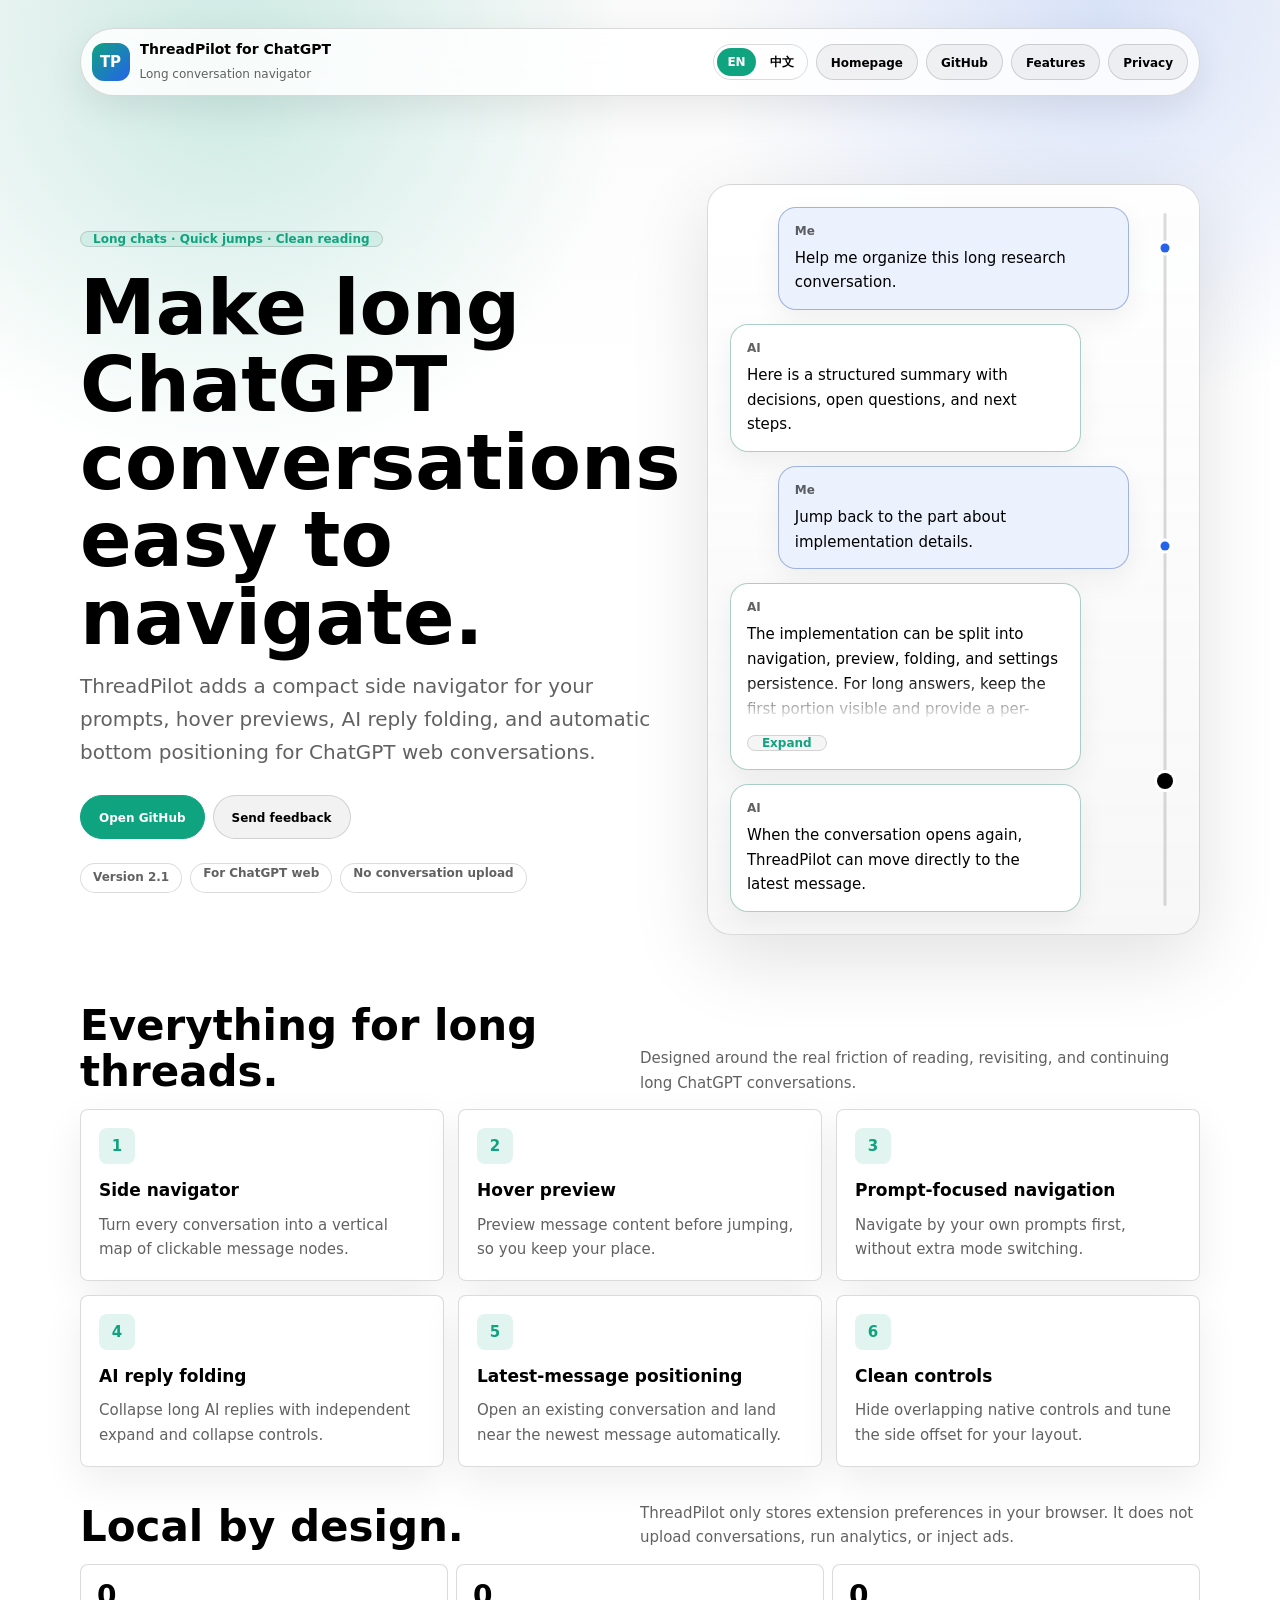
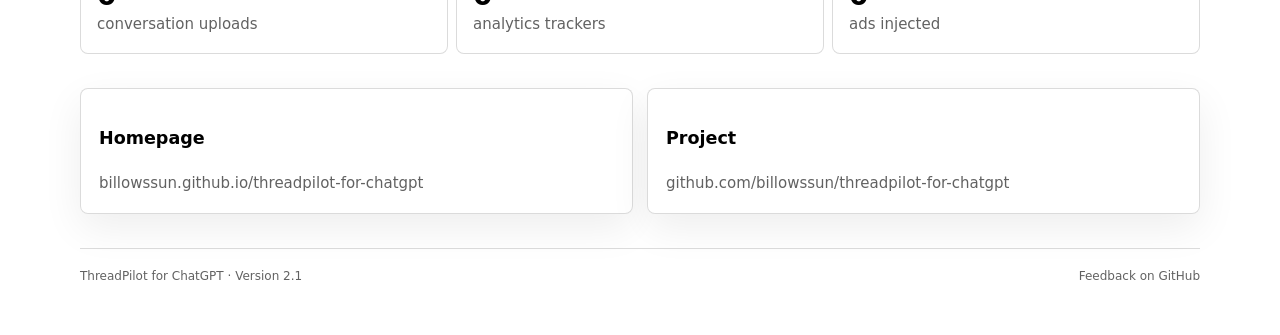
==== commit 9d499dbf: "chore: refine navigation ui and bump version" ====
--- a/about.html
+++ b/about.html
@@ -121,7 +121,7 @@
       </a>
       <div class="right">
         <div class="lang"><button id="lang-en" type="button">EN</button><button id="lang-zh" type="button">中文</button></div>
-        <nav class="links"><a href="https://billowssun.github.io/threadpilot-for-chatgpt/" data-lang="en">Homepage</a><a href="https://billowssun.github.io/threadpilot-for-chatgpt/" data-lang="zh">主页</a><a href="#features" data-lang="en">Features</a><a href="#features" data-lang="zh">功能</a><a href="#privacy" data-lang="en">Privacy</a><a href="#privacy" data-lang="zh">隐私</a></nav>
+        <nav class="links"><a href="https://billowssun.github.io/threadpilot-for-chatgpt/" data-lang="en">Homepage</a><a href="https://billowssun.github.io/threadpilot-for-chatgpt/" data-lang="zh">主页</a><a href="https://github.com/billowssun/threadpilot-for-chatgpt">GitHub</a><a href="#features" data-lang="en">Features</a><a href="#features" data-lang="zh">功能</a><a href="#privacy" data-lang="en">Privacy</a><a href="#privacy" data-lang="zh">隐私</a></nav>
       </div>
     </header>
 
@@ -130,9 +130,9 @@
         <div>
           <span class="eyebrow" data-lang="en">Long chats · Quick jumps · Clean reading</span><span class="eyebrow" data-lang="zh">长对话 · 快速定位 · 清爽阅读</span>
           <h1 data-lang="en">Make long ChatGPT conversations easy to navigate.</h1><h1 data-lang="zh">让 ChatGPT 长对话更容易导航。</h1>
-          <p class="lead" data-lang="en">ThreadPilot adds a compact side navigator, hover previews, role filters, AI reply folding, and automatic bottom positioning for ChatGPT web conversations.</p><p class="lead" data-lang="zh">ThreadPilot 为 ChatGPT 网页端加入侧边导航、悬浮预览、角色筛选、AI 长回复折叠，以及打开对话后自动定位到最新消息。</p>
-          <div class="actions"><a class="btn primary" href="https://billowssun.github.io/threadpilot-for-chatgpt/" data-lang="en">Open homepage</a><a class="btn primary" href="https://billowssun.github.io/threadpilot-for-chatgpt/" data-lang="zh">打开主页</a><a class="btn" href="https://github.com/billowssun/threadpilot-for-chatgpt/issues" data-lang="en">Send feedback</a><a class="btn" href="https://github.com/billowssun/threadpilot-for-chatgpt/issues" data-lang="zh">反馈问题</a></div>
-          <div class="chips"><span class="chip">Version 2.0</span><span class="chip" data-lang="en">For ChatGPT web</span><span class="chip" data-lang="zh">适用于 ChatGPT 网页端</span><span class="chip" data-lang="en">No conversation upload</span><span class="chip" data-lang="zh">不上传对话内容</span></div>
+          <p class="lead" data-lang="en">ThreadPilot adds a compact side navigator for your prompts, hover previews, AI reply folding, and automatic bottom positioning for ChatGPT web conversations.</p><p class="lead" data-lang="zh">ThreadPilot 为 ChatGPT 网页端加入聚焦你输入内容的侧边导航、悬浮预览、AI 长回复折叠，以及打开对话后自动定位到最新消息。</p>
+          <div class="actions"><a class="btn primary" href="https://github.com/billowssun/threadpilot-for-chatgpt" data-lang="en">Open GitHub</a><a class="btn primary" href="https://github.com/billowssun/threadpilot-for-chatgpt" data-lang="zh">打开 GitHub</a><a class="btn" href="https://github.com/billowssun/threadpilot-for-chatgpt/issues" data-lang="en">Send feedback</a><a class="btn" href="https://github.com/billowssun/threadpilot-for-chatgpt/issues" data-lang="zh">反馈问题</a></div>
+          <div class="chips"><span class="chip">Version 2.1</span><span class="chip" data-lang="en">For ChatGPT web</span><span class="chip" data-lang="zh">适用于 ChatGPT 网页端</span><span class="chip" data-lang="en">No conversation upload</span><span class="chip" data-lang="zh">不上传对话内容</span></div>
         </div>
         <div class="demo" aria-hidden="true">
           <div class="chat">
@@ -142,7 +142,7 @@
             <div class="bubble ai"><strong>AI</strong><div class="folded"><span data-lang="en">The implementation can be split into navigation, preview, folding, and settings persistence. For long answers, keep the first portion visible and provide a per-message expand control so the user can scan the thread without losing context.</span><span data-lang="zh">实现可以拆成导航、预览、折叠和设置保存。对于长回复，保留开头内容并为每条消息提供独立展开控制，这样用户可以快速浏览而不丢失上下文。</span></div><span class="more" data-lang="en">Expand</span><span class="more" data-lang="zh">展开</span></div>
             <div class="bubble ai"><strong>AI</strong><span data-lang="en">When the conversation opens again, ThreadPilot can move directly to the latest message.</span><span data-lang="zh">再次打开对话时，ThreadPilot 可以直接定位到最新消息。</span></div>
           </div>
-          <div class="rail"><span class="dot me" style="top: 5%"></span><span class="dot" style="top: 25%"></span><span class="dot me" style="top: 48%"></span><span class="dot active" style="top: 70%"></span><span class="dot" style="top: 92%"></span></div>
+          <div class="rail"><span class="dot me" style="top: 5%"></span><span class="dot me" style="top: 48%"></span><span class="dot me active" style="top: 82%"></span></div>
         </div>
       </section>
 
@@ -151,7 +151,7 @@
         <div class="grid">
           <article class="card"><div class="icon">1</div><h3 data-lang="en">Side navigator</h3><h3 data-lang="zh">侧边导航</h3><p data-lang="en">Turn every conversation into a vertical map of clickable message nodes.</p><p data-lang="zh">把整段对话变成一条可点击的消息地图。</p></article>
           <article class="card"><div class="icon">2</div><h3 data-lang="en">Hover preview</h3><h3 data-lang="zh">悬浮预览</h3><p data-lang="en">Preview message content before jumping, so you keep your place.</p><p data-lang="zh">跳转前先预览消息内容，减少来回滚动。</p></article>
-          <article class="card"><div class="icon">3</div><h3 data-lang="en">Role filters</h3><h3 data-lang="zh">角色筛选</h3><p data-lang="en">Switch between All, AI, and Me to find the exact part of a thread.</p><p data-lang="zh">在全部、AI、我的输入之间切换，快速找到目标段落。</p></article>
+          <article class="card"><div class="icon">3</div><h3 data-lang="en">Prompt-focused navigation</h3><h3 data-lang="zh">聚焦我的输入</h3><p data-lang="en">Navigate by your own prompts first, without extra mode switching.</p><p data-lang="zh">默认按你的输入定位，减少模式切换和节点噪音。</p></article>
           <article class="card"><div class="icon">4</div><h3 data-lang="en">AI reply folding</h3><h3 data-lang="zh">AI 回复折叠</h3><p data-lang="en">Collapse long AI replies with independent expand and collapse controls.</p><p data-lang="zh">自动折叠较长 AI 回复，并为每条回复提供独立展开和收起。</p></article>
           <article class="card"><div class="icon">5</div><h3 data-lang="en">Latest-message positioning</h3><h3 data-lang="zh">自动定位最新消息</h3><p data-lang="en">Open an existing conversation and land near the newest message automatically.</p><p data-lang="zh">打开已有对话时自动定位到最新消息附近。</p></article>
           <article class="card"><div class="icon">6</div><h3 data-lang="en">Clean controls</h3><h3 data-lang="zh">清爽控制</h3><p data-lang="en">Hide overlapping native controls and tune the side offset for your layout.</p><p data-lang="zh">可隐藏干扰控件，并调整侧边距离适配自己的界面。</p></article>
@@ -171,7 +171,7 @@
       </section>
     </main>
 
-    <footer><span>ThreadPilot for ChatGPT · Version 2.0</span><span><a href="https://github.com/billowssun/threadpilot-for-chatgpt/issues" data-lang="en">Feedback</a><a href="https://github.com/billowssun/threadpilot-for-chatgpt/issues" data-lang="zh">反馈问题</a></span></footer>
+    <footer><span>ThreadPilot for ChatGPT · Version 2.1</span><span><a href="https://github.com/billowssun/threadpilot-for-chatgpt/issues" data-lang="en">Feedback on GitHub</a><a href="https://github.com/billowssun/threadpilot-for-chatgpt/issues" data-lang="zh">在 GitHub 反馈</a></span></footer>
   </div>
   <script src="about.js"></script>
 </body>
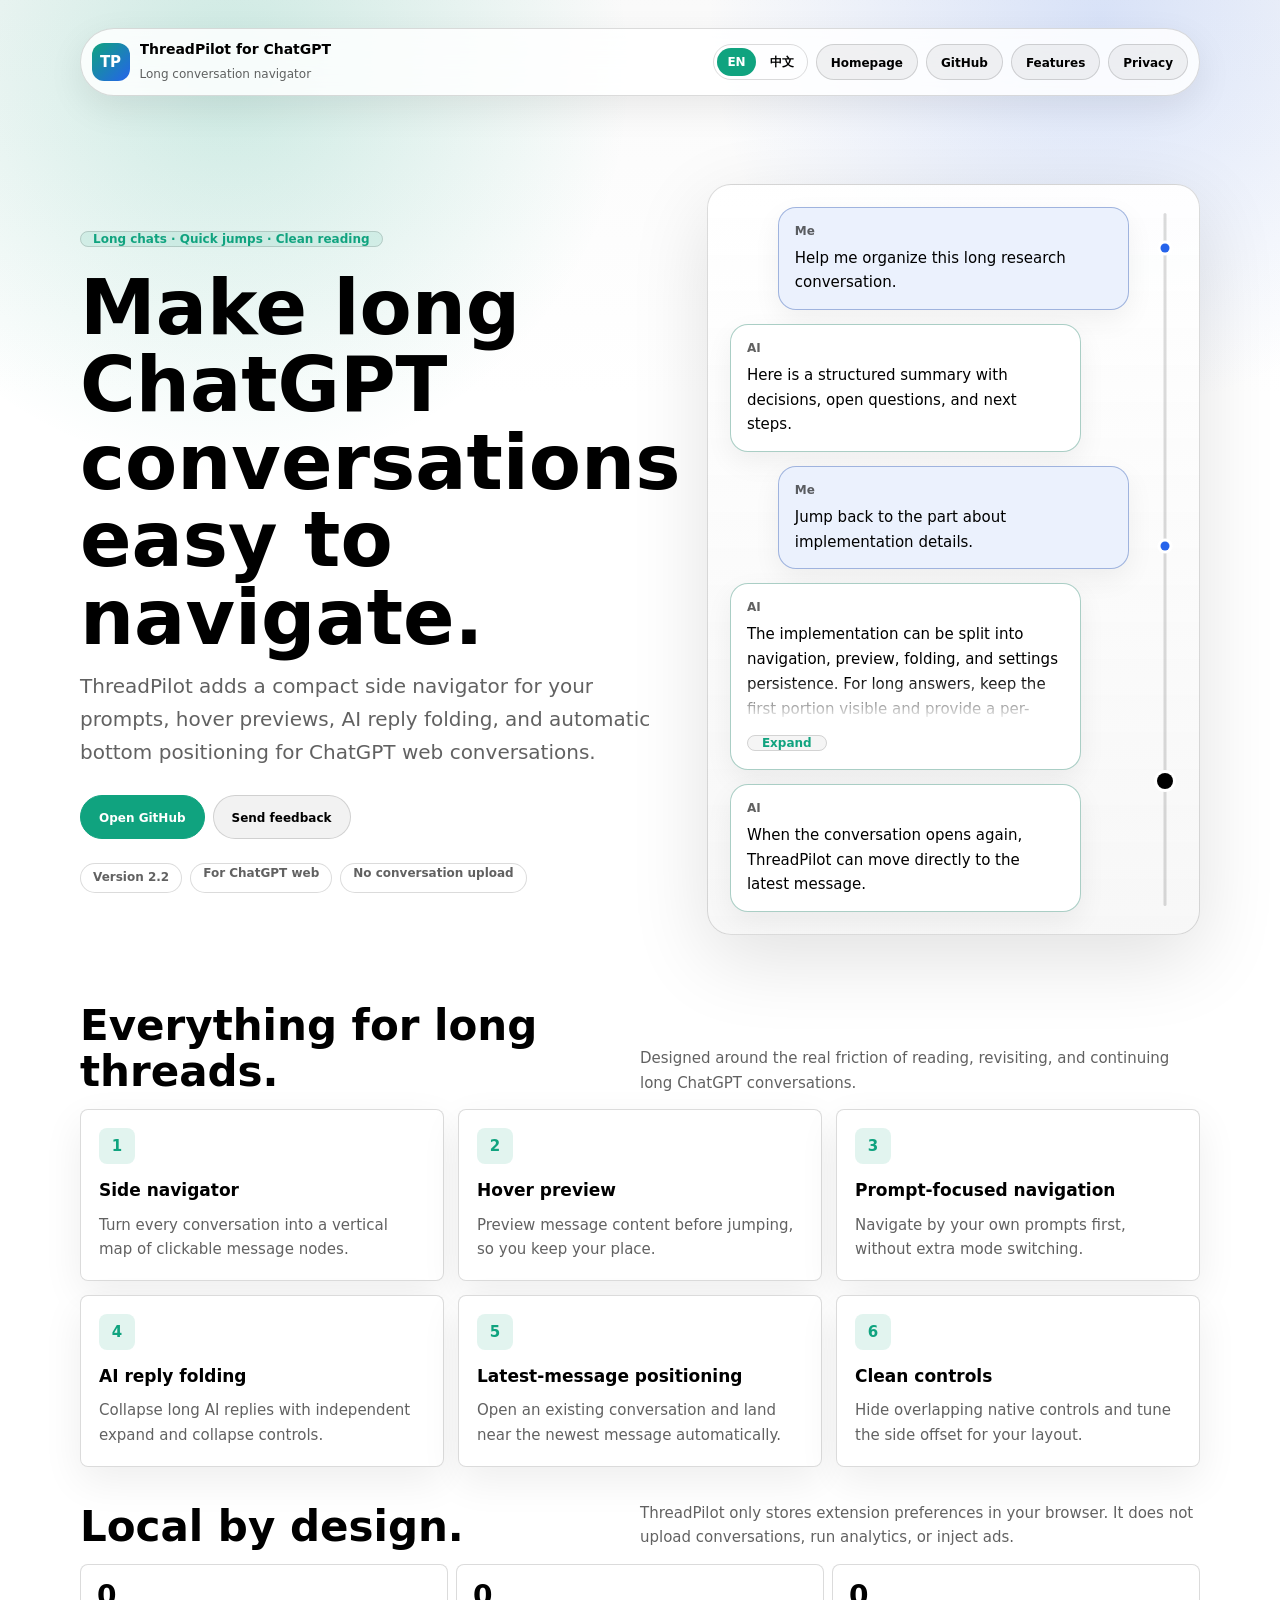
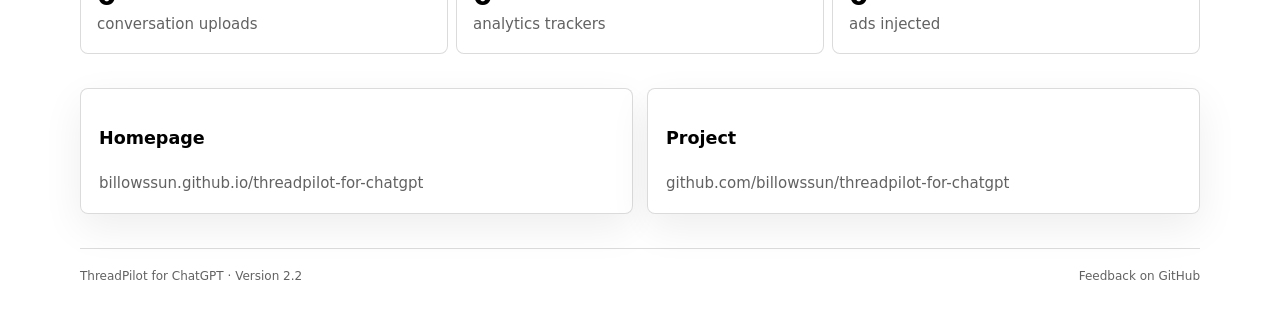
==== commit 04fd7692: "Update about page for v2.2" ====
--- a/about.html
+++ b/about.html
@@ -111,6 +111,16 @@
       .bubble { max-width: 94%; }
     }
   </style>
+  <style>
+    @media (max-width: 560px) {
+      h1 { font-size: clamp(38px, 12vw, 54px); }
+      .lead { font-size: 15px; line-height: 1.58; }
+      .demo { height: 340px; min-height: 0; }
+      .chat { gap: 10px; }
+      .bubble { padding: 12px 13px; }
+      .chips { margin-top: 18px; }
+    }
+  </style>
 </head>
 <body>
   <div class="page">
@@ -132,7 +142,7 @@
           <h1 data-lang="en">Make long ChatGPT conversations easy to navigate.</h1><h1 data-lang="zh">让 ChatGPT 长对话更容易导航。</h1>
           <p class="lead" data-lang="en">ThreadPilot adds a compact side navigator for your prompts, hover previews, AI reply folding, and automatic bottom positioning for ChatGPT web conversations.</p><p class="lead" data-lang="zh">ThreadPilot 为 ChatGPT 网页端加入聚焦你输入内容的侧边导航、悬浮预览、AI 长回复折叠，以及打开对话后自动定位到最新消息。</p>
           <div class="actions"><a class="btn primary" href="https://github.com/billowssun/threadpilot-for-chatgpt" data-lang="en">Open GitHub</a><a class="btn primary" href="https://github.com/billowssun/threadpilot-for-chatgpt" data-lang="zh">打开 GitHub</a><a class="btn" href="https://github.com/billowssun/threadpilot-for-chatgpt/issues" data-lang="en">Send feedback</a><a class="btn" href="https://github.com/billowssun/threadpilot-for-chatgpt/issues" data-lang="zh">反馈问题</a></div>
-          <div class="chips"><span class="chip">Version 2.1</span><span class="chip" data-lang="en">For ChatGPT web</span><span class="chip" data-lang="zh">适用于 ChatGPT 网页端</span><span class="chip" data-lang="en">No conversation upload</span><span class="chip" data-lang="zh">不上传对话内容</span></div>
+          <div class="chips"><span class="chip">Version 2.2</span><span class="chip" data-lang="en">For ChatGPT web</span><span class="chip" data-lang="zh">适用于 ChatGPT 网页端</span><span class="chip" data-lang="en">No conversation upload</span><span class="chip" data-lang="zh">不上传对话内容</span></div>
         </div>
         <div class="demo" aria-hidden="true">
           <div class="chat">
@@ -171,7 +181,7 @@
       </section>
     </main>
 
-    <footer><span>ThreadPilot for ChatGPT · Version 2.1</span><span><a href="https://github.com/billowssun/threadpilot-for-chatgpt/issues" data-lang="en">Feedback on GitHub</a><a href="https://github.com/billowssun/threadpilot-for-chatgpt/issues" data-lang="zh">在 GitHub 反馈</a></span></footer>
+    <footer><span>ThreadPilot for ChatGPT · Version 2.2</span><span><a href="https://github.com/billowssun/threadpilot-for-chatgpt/issues" data-lang="en">Feedback on GitHub</a><a href="https://github.com/billowssun/threadpilot-for-chatgpt/issues" data-lang="zh">在 GitHub 反馈</a></span></footer>
   </div>
   <script src="about.js"></script>
 </body>
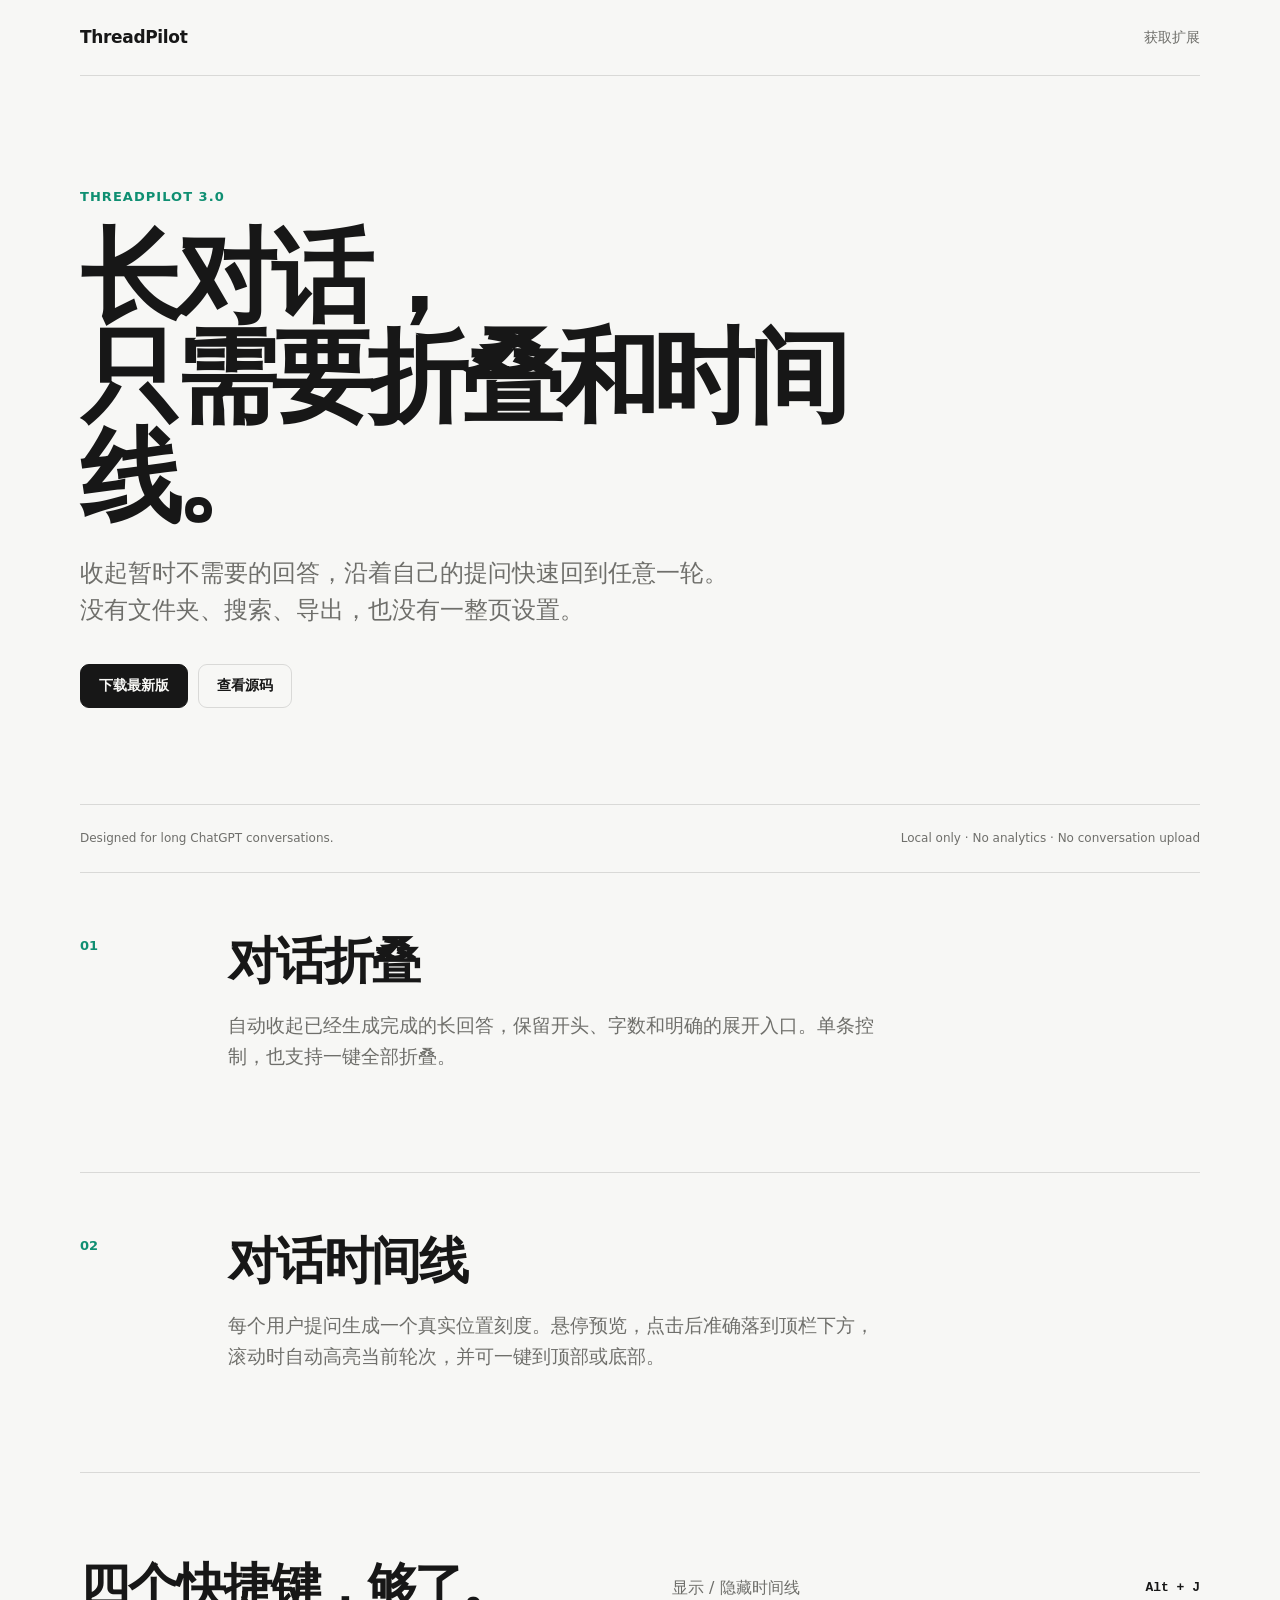
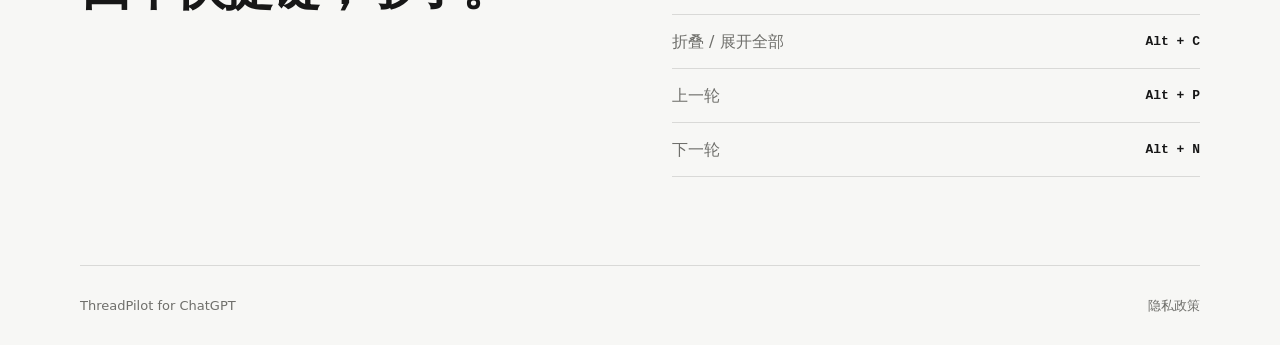
==== commit 93b250d5: "Release v3.0.0 conversation folding and timeline refactor" ====
--- a/about.html
+++ b/about.html
@@ -1,188 +1,64 @@
 <!doctype html>
-<html lang="en" data-lang="en">
+<html lang="zh-CN">
 <head>
-  <meta charset="utf-8" />
-  <meta name="viewport" content="width=device-width, initial-scale=1" />
-  <title>ThreadPilot for ChatGPT</title>
-  <style>
-    :root {
-      color-scheme: light dark;
-      --green: #10a37f;
-      --blue: #2563eb;
-      --ink: CanvasText;
-      --muted: color-mix(in srgb, CanvasText 62%, transparent);
-      --soft: color-mix(in srgb, CanvasText 7%, transparent);
-      --line: color-mix(in srgb, CanvasText 14%, transparent);
-      --panel: color-mix(in srgb, Canvas 92%, transparent);
-      --panel-strong: color-mix(in srgb, CanvasText 4%, Canvas);
-    }
-    * { box-sizing: border-box; }
-    html { scroll-behavior: smooth; }
-    body {
-      margin: 0;
-      background: Canvas;
-      color: var(--ink);
-      font: 15px/1.65 system-ui, -apple-system, BlinkMacSystemFont, "Segoe UI", "Microsoft YaHei", sans-serif;
-    }
-    body::before {
-      content: "";
-      position: fixed;
-      inset: 0;
-      z-index: -1;
-      background:
-        radial-gradient(circle at 18% 8%, color-mix(in srgb, var(--green) 20%, transparent), transparent 30%),
-        radial-gradient(circle at 86% 2%, color-mix(in srgb, var(--blue) 16%, transparent), transparent 28%),
-        linear-gradient(180deg, color-mix(in srgb, CanvasText 2%, Canvas), Canvas 44%);
-    }
-    a { color: inherit; text-decoration: none; }
-    .page { width: min(1120px, calc(100% - 36px)); margin: 0 auto; padding: 28px 0 48px; }
-    .nav { position: sticky; top: 12px; z-index: 10; display: flex; align-items: center; justify-content: space-between; gap: 14px; min-height: 58px; margin-bottom: 28px; padding: 9px 11px; border: 1px solid var(--line); border-radius: 999px; background: color-mix(in srgb, Canvas 84%, transparent); box-shadow: 0 12px 36px rgba(0,0,0,.08); backdrop-filter: blur(18px) saturate(1.1); -webkit-backdrop-filter: blur(18px) saturate(1.1); }
-    .brand { display: flex; align-items: center; gap: 10px; min-width: 0; }
-    .logo { width: 38px; height: 38px; display: grid; place-items: center; border-radius: 12px; background: linear-gradient(135deg, var(--green), var(--blue)); color: #fff; font-weight: 900; letter-spacing: 0; }
-    .brand span:last-child { min-width: 0; }
-    .brand strong { display: block; overflow: hidden; text-overflow: ellipsis; white-space: nowrap; font-size: 14px; }
-    .brand small { display: block; color: var(--muted); font-size: 12px; }
-    .right, .links, .lang, .actions, .chips, .stats { display: flex; align-items: center; gap: 8px; flex-wrap: wrap; }
-    .lang { gap: 4px; padding: 3px; border: 1px solid var(--line); border-radius: 999px; }
-    .links a, .btn, .lang button { display: inline-block; height: 36px; min-height: 0; padding: 0 14px; border: 1px solid var(--line); border-radius: 999px; background: color-mix(in srgb, CanvasText 5%, transparent); color: var(--ink); font: 760 12px/36px system-ui, -apple-system, BlinkMacSystemFont, "Segoe UI", "Microsoft YaHei", sans-serif; text-align: center; cursor: pointer; white-space: nowrap; }
-    .lang button { height: 28px; padding: 0 10px; border: 0; background: transparent; line-height: 28px; }
-    .lang button.active { background: var(--green); color: #fff; }
-    .btn { height: 44px; padding: 0 18px; line-height: 44px; }
-    .btn.primary { border-color: var(--green); background: var(--green); color: #fff; }
-    .hero { display: grid; grid-template-columns: minmax(0, 1.08fr) minmax(320px, .92fr); gap: clamp(22px, 4vw, 48px); align-items: center; min-height: min(680px, calc(100vh - 120px)); padding: clamp(28px, 5vw, 54px) 0 34px; }
-    .eyebrow, .chip, .tag { display: inline-grid; place-items: center; min-height: 30px; padding: 0 12px; border: 1px solid var(--line); border-radius: 999px; background: color-mix(in srgb, var(--green) 10%, transparent); color: var(--green); font-size: 12px; font-weight: 850; }
-    h1 { max-width: 760px; margin: 18px 0 14px; font-size: clamp(42px, 7vw, 76px); line-height: 1.02; letter-spacing: 0; }
-    .lead { max-width: 680px; margin: 0; color: var(--muted); font-size: clamp(16px, 2vw, 20px); }
-    .actions { margin-top: 26px; }
-    .chips { margin-top: 24px; }
-    .chip { background: var(--panel); color: var(--muted); font-weight: 760; }
-    .demo { position: relative; min-height: 470px; padding: 22px; border: 1px solid var(--line); border-radius: 24px; background: linear-gradient(180deg, var(--panel), color-mix(in srgb, CanvasText 3%, Canvas)); box-shadow: 0 24px 80px rgba(0,0,0,.12); overflow: hidden; }
-    .chat { display: grid; gap: 14px; padding-right: 48px; }
-    .bubble { max-width: 88%; padding: 14px 16px; border: 1px solid var(--line); border-radius: 18px; background: Canvas; box-shadow: 0 10px 28px rgba(0,0,0,.06); }
-    .bubble.me { justify-self: end; border-color: color-mix(in srgb, var(--blue) 26%, var(--line)); background: color-mix(in srgb, var(--blue) 9%, Canvas); }
-    .bubble.ai { justify-self: start; border-color: color-mix(in srgb, var(--green) 24%, var(--line)); }
-    .bubble strong { display: block; margin-bottom: 4px; font-size: 12px; color: var(--muted); }
-    .folded { position: relative; max-height: 108px; overflow: hidden; }
-    .folded::after { content: ""; position: absolute; left: 0; right: 0; bottom: 0; height: 52px; background: linear-gradient(to bottom, transparent, Canvas 82%); }
-    .more { display: inline-grid; place-items: center; height: 30px; margin-top: 10px; padding: 0 14px; border: 1px solid var(--line); border-radius: 999px; background: var(--panel-strong); color: var(--green); font-size: 12px; font-weight: 850; }
-    .rail { position: absolute; top: 28px; right: 22px; bottom: 28px; width: 24px; }
-    .rail::before { content: ""; position: absolute; top: 0; bottom: 0; left: 50%; width: 3px; border-radius: 99px; background: var(--line); transform: translateX(-50%); }
-    .dot { position: absolute; left: 50%; width: 9px; height: 9px; border-radius: 50%; background: var(--green); transform: translate(-50%, -50%); box-shadow: 0 0 0 3px Canvas; }
-    .dot.me { background: var(--blue); }
-    .dot.active { width: 16px; height: 16px; background: var(--ink); }
-    section { margin-top: 34px; }
-    .section-head { display: flex; align-items: end; justify-content: space-between; gap: 18px; margin-bottom: 14px; }
-    h2 { margin: 0; font-size: clamp(26px, 4vw, 42px); line-height: 1.1; letter-spacing: 0; }
-    .section-head p { max-width: 560px; margin: 0; color: var(--muted); }
-    .grid { display: grid; grid-template-columns: repeat(3, 1fr); gap: 14px; }
-    .grid.two { grid-template-columns: repeat(2, 1fr); }
-    .card, .band, .step, .quote { border: 1px solid var(--line); border-radius: 8px; background: var(--panel); box-shadow: 0 14px 40px rgba(0,0,0,.07); }
-    .card { padding: 18px; overflow-wrap: anywhere; }
-    .card h3, .step h3 { margin: 0 0 8px; font-size: 17px; }
-    .card p, .step p, .quote p { margin: 0; color: var(--muted); }
-    .icon { width: 36px; height: 36px; display: grid; place-items: center; margin-bottom: 12px; border-radius: 8px; background: color-mix(in srgb, var(--green) 12%, transparent); color: var(--green); font-weight: 900; }
-    .band { display: grid; grid-template-columns: .9fr 1.1fr; gap: 20px; padding: clamp(22px, 4vw, 36px); }
-    .list { display: grid; gap: 10px; margin: 0; padding: 0; list-style: none; }
-    .list li { padding: 12px 14px; border: 1px solid var(--line); border-radius: 8px; background: color-mix(in srgb, CanvasText 4%, transparent); color: var(--muted); }
-    .steps { display: grid; grid-template-columns: repeat(3, 1fr); gap: 14px; }
-    .step { padding: 18px; }
-    .stats { align-items: stretch; }
-    .stat { flex: 1 1 180px; padding: 16px; border: 1px solid var(--line); border-radius: 8px; background: var(--panel); }
-    .stat strong { display: block; font-size: 28px; line-height: 1.1; }
-    .stat span { color: var(--muted); }
-    .quote { padding: 18px; }
-    footer { display: flex; align-items: center; justify-content: space-between; gap: 12px; flex-wrap: wrap; margin-top: 34px; padding-top: 18px; border-top: 1px solid var(--line); color: var(--muted); font-size: 12px; }
-    body [data-lang] { display: none; }
-    html[data-lang="en"] body [data-lang="en"], html[data-lang="zh"] body [data-lang="zh"] { display: revert; }
-    @media (max-width: 900px) {
-      .nav { position: static; align-items: flex-start; border-radius: 22px; flex-direction: column; }
-      .right { align-items: flex-start; }
-      .hero, .band { grid-template-columns: 1fr; min-height: 0; }
-      .demo { min-height: 420px; }
-      .grid, .grid.two, .steps { grid-template-columns: 1fr; }
-      .section-head { align-items: flex-start; flex-direction: column; }
-    }
-    @media (max-width: 560px) {
-      .page { width: min(100% - 24px, 1120px); padding-top: 14px; }
-      .links { display: none; }
-      .hero { padding-top: 12px; }
-      .demo { min-height: 390px; padding: 16px; }
-      .chat { padding-right: 36px; }
-      .bubble { max-width: 94%; }
-    }
-  </style>
-  <style>
-    @media (max-width: 560px) {
-      h1 { font-size: clamp(38px, 12vw, 54px); }
-      .lead { font-size: 15px; line-height: 1.58; }
-      .demo { height: 340px; min-height: 0; }
-      .chat { gap: 10px; }
-      .bubble { padding: 12px 13px; }
-      .chips { margin-top: 18px; }
-    }
-  </style>
+  <meta charset="utf-8">
+  <meta name="viewport" content="width=device-width, initial-scale=1">
+  <title>ThreadPilot — 长对话，只需要折叠和时间线</title>
+  <link rel="stylesheet" href="docs/site.css">
 </head>
 <body>
-  <div class="page">
-    <header class="nav">
-      <a class="brand" href="https://billowssun.github.io/threadpilot-for-chatgpt/">
-        <span class="logo">TP</span>
-        <span><strong>ThreadPilot for ChatGPT</strong><small data-lang="en">Long conversation navigator</small><small data-lang="zh">长对话导航助手</small></span>
-      </a>
-      <div class="right">
-        <div class="lang"><button id="lang-en" type="button">EN</button><button id="lang-zh" type="button">中文</button></div>
-        <nav class="links"><a href="https://billowssun.github.io/threadpilot-for-chatgpt/" data-lang="en">Homepage</a><a href="https://billowssun.github.io/threadpilot-for-chatgpt/" data-lang="zh">主页</a><a href="https://github.com/billowssun/threadpilot-for-chatgpt">GitHub</a><a href="#features" data-lang="en">Features</a><a href="#features" data-lang="zh">功能</a><a href="#privacy" data-lang="en">Privacy</a><a href="#privacy" data-lang="zh">隐私</a></nav>
+  <main>
+    <nav>
+      <a class="wordmark" href="https://github.com/billowssun/threadpilot-for-chatgpt">ThreadPilot</a>
+      <a class="nav-link" href="https://github.com/billowssun/threadpilot-for-chatgpt/releases/latest">获取扩展</a>
+    </nav>
+
+    <header class="hero">
+      <p class="eyebrow">ThreadPilot 3.0</p>
+      <h1>长对话，<br>只需要折叠和时间线。</h1>
+      <p class="lede">收起暂时不需要的回答，沿着自己的提问快速回到任意一轮。没有文件夹、搜索、导出，也没有一整页设置。</p>
+      <div class="actions">
+        <a class="button primary" href="https://github.com/billowssun/threadpilot-for-chatgpt/releases/latest">下载最新版</a>
+        <a class="button secondary" href="https://github.com/billowssun/threadpilot-for-chatgpt">查看源码</a>
       </div>
     </header>
 
-    <main>
-      <section class="hero">
+    <section class="principle" aria-label="产品原则">
+      <p>Designed for long ChatGPT conversations.</p>
+      <p>Local only · No analytics · No conversation upload</p>
+    </section>
+
+    <section class="features">
+      <article>
+        <span class="index">01</span>
         <div>
-          <span class="eyebrow" data-lang="en">Long chats · Quick jumps · Clean reading</span><span class="eyebrow" data-lang="zh">长对话 · 快速定位 · 清爽阅读</span>
-          <h1 data-lang="en">Make long ChatGPT conversations easy to navigate.</h1><h1 data-lang="zh">让 ChatGPT 长对话更容易导航。</h1>
-          <p class="lead" data-lang="en">ThreadPilot adds a compact side navigator for your prompts, hover previews, AI reply folding, and automatic bottom positioning for ChatGPT web conversations.</p><p class="lead" data-lang="zh">ThreadPilot 为 ChatGPT 网页端加入聚焦你输入内容的侧边导航、悬浮预览、AI 长回复折叠，以及打开对话后自动定位到最新消息。</p>
-          <div class="actions"><a class="btn primary" href="https://github.com/billowssun/threadpilot-for-chatgpt" data-lang="en">Open GitHub</a><a class="btn primary" href="https://github.com/billowssun/threadpilot-for-chatgpt" data-lang="zh">打开 GitHub</a><a class="btn" href="https://github.com/billowssun/threadpilot-for-chatgpt/issues" data-lang="en">Send feedback</a><a class="btn" href="https://github.com/billowssun/threadpilot-for-chatgpt/issues" data-lang="zh">反馈问题</a></div>
-          <div class="chips"><span class="chip">Version 2.2</span><span class="chip" data-lang="en">For ChatGPT web</span><span class="chip" data-lang="zh">适用于 ChatGPT 网页端</span><span class="chip" data-lang="en">No conversation upload</span><span class="chip" data-lang="zh">不上传对话内容</span></div>
+          <h2>对话折叠</h2>
+          <p>自动收起已经生成完成的长回答，保留开头、字数和明确的展开入口。单条控制，也支持一键全部折叠。</p>
         </div>
-        <div class="demo" aria-hidden="true">
-          <div class="chat">
-            <div class="bubble me"><strong>Me</strong><span data-lang="en">Help me organize this long research conversation.</span><span data-lang="zh">帮我整理这段很长的研究对话。</span></div>
-            <div class="bubble ai"><strong>AI</strong><span data-lang="en">Here is a structured summary with decisions, open questions, and next steps.</span><span data-lang="zh">下面是按结论、问题和下一步整理的结构化摘要。</span></div>
-            <div class="bubble me"><strong>Me</strong><span data-lang="en">Jump back to the part about implementation details.</span><span data-lang="zh">跳回实现细节那一段。</span></div>
-            <div class="bubble ai"><strong>AI</strong><div class="folded"><span data-lang="en">The implementation can be split into navigation, preview, folding, and settings persistence. For long answers, keep the first portion visible and provide a per-message expand control so the user can scan the thread without losing context.</span><span data-lang="zh">实现可以拆成导航、预览、折叠和设置保存。对于长回复，保留开头内容并为每条消息提供独立展开控制，这样用户可以快速浏览而不丢失上下文。</span></div><span class="more" data-lang="en">Expand</span><span class="more" data-lang="zh">展开</span></div>
-            <div class="bubble ai"><strong>AI</strong><span data-lang="en">When the conversation opens again, ThreadPilot can move directly to the latest message.</span><span data-lang="zh">再次打开对话时，ThreadPilot 可以直接定位到最新消息。</span></div>
-          </div>
-          <div class="rail"><span class="dot me" style="top: 5%"></span><span class="dot me" style="top: 48%"></span><span class="dot me active" style="top: 82%"></span></div>
+      </article>
+      <article>
+        <span class="index">02</span>
+        <div>
+          <h2>对话时间线</h2>
+          <p>每个用户提问生成一个真实位置刻度。悬停预览，点击后准确落到顶栏下方，滚动时自动高亮当前轮次，并可一键到顶部或底部。</p>
         </div>
-      </section>
+      </article>
+    </section>
 
-      <section id="features">
-        <div class="section-head"><h2 data-lang="en">Everything for long threads.</h2><h2 data-lang="zh">长对话需要的能力都在这里。</h2><p data-lang="en">Designed around the real friction of reading, revisiting, and continuing long ChatGPT conversations.</p><p data-lang="zh">围绕长对话里的阅读、回看、定位和继续处理体验设计。</p></div>
-        <div class="grid">
-          <article class="card"><div class="icon">1</div><h3 data-lang="en">Side navigator</h3><h3 data-lang="zh">侧边导航</h3><p data-lang="en">Turn every conversation into a vertical map of clickable message nodes.</p><p data-lang="zh">把整段对话变成一条可点击的消息地图。</p></article>
-          <article class="card"><div class="icon">2</div><h3 data-lang="en">Hover preview</h3><h3 data-lang="zh">悬浮预览</h3><p data-lang="en">Preview message content before jumping, so you keep your place.</p><p data-lang="zh">跳转前先预览消息内容，减少来回滚动。</p></article>
-          <article class="card"><div class="icon">3</div><h3 data-lang="en">Prompt-focused navigation</h3><h3 data-lang="zh">聚焦我的输入</h3><p data-lang="en">Navigate by your own prompts first, without extra mode switching.</p><p data-lang="zh">默认按你的输入定位，减少模式切换和节点噪音。</p></article>
-          <article class="card"><div class="icon">4</div><h3 data-lang="en">AI reply folding</h3><h3 data-lang="zh">AI 回复折叠</h3><p data-lang="en">Collapse long AI replies with independent expand and collapse controls.</p><p data-lang="zh">自动折叠较长 AI 回复，并为每条回复提供独立展开和收起。</p></article>
-          <article class="card"><div class="icon">5</div><h3 data-lang="en">Latest-message positioning</h3><h3 data-lang="zh">自动定位最新消息</h3><p data-lang="en">Open an existing conversation and land near the newest message automatically.</p><p data-lang="zh">打开已有对话时自动定位到最新消息附近。</p></article>
-          <article class="card"><div class="icon">6</div><h3 data-lang="en">Clean controls</h3><h3 data-lang="zh">清爽控制</h3><p data-lang="en">Hide overlapping native controls and tune the side offset for your layout.</p><p data-lang="zh">可隐藏干扰控件，并调整侧边距离适配自己的界面。</p></article>
-        </div>
-      </section>
+    <section class="shortcuts">
+      <h2>四个快捷键，够了。</h2>
+      <dl>
+        <div><dt>显示 / 隐藏时间线</dt><dd>Alt + J</dd></div>
+        <div><dt>折叠 / 展开全部</dt><dd>Alt + C</dd></div>
+        <div><dt>上一轮</dt><dd>Alt + P</dd></div>
+        <div><dt>下一轮</dt><dd>Alt + N</dd></div>
+      </dl>
+    </section>
 
-      <section id="privacy">
-        <div class="section-head"><h2 data-lang="en">Local by design.</h2><h2 data-lang="zh">默认本地运行。</h2><p data-lang="en">ThreadPilot only stores extension preferences in your browser. It does not upload conversations, run analytics, or inject ads.</p><p data-lang="zh">ThreadPilot 只在浏览器本地保存扩展偏好，不上传对话内容，不做分析追踪，也不插入广告。</p></div>
-        <div class="stats"><div class="stat"><strong>0</strong><span data-lang="en">conversation uploads</span><span data-lang="zh">对话上传</span></div><div class="stat"><strong>0</strong><span data-lang="en">analytics trackers</span><span data-lang="zh">分析追踪</span></div><div class="stat"><strong>0</strong><span data-lang="en">ads injected</span><span data-lang="zh">广告注入</span></div></div>
-      </section>
-
-      <section>
-        <div class="grid two">
-          <article class="quote"><h3 data-lang="en">Homepage</h3><h3 data-lang="zh">主页</h3><p><a href="https://billowssun.github.io/threadpilot-for-chatgpt/">billowssun.github.io/threadpilot-for-chatgpt</a></p></article>
-          <article class="quote"><h3 data-lang="en">Project</h3><h3 data-lang="zh">项目地址</h3><p><a href="https://github.com/billowssun/threadpilot-for-chatgpt">github.com/billowssun/threadpilot-for-chatgpt</a></p></article>
-        </div>
-      </section>
-    </main>
-
-    <footer><span>ThreadPilot for ChatGPT · Version 2.2</span><span><a href="https://github.com/billowssun/threadpilot-for-chatgpt/issues" data-lang="en">Feedback on GitHub</a><a href="https://github.com/billowssun/threadpilot-for-chatgpt/issues" data-lang="zh">在 GitHub 反馈</a></span></footer>
-  </div>
-  <script src="about.js"></script>
+    <footer>
+      <span>ThreadPilot for ChatGPT</span>
+      <a href="PRIVACY_POLICY.md">隐私政策</a>
+    </footer>
+  </main>
 </body>
 </html>
--- a/docs/site.css
+++ b/docs/site.css
@@ -0,0 +1,243 @@
+:root {
+  color-scheme: light dark;
+  --bg: #f7f7f5;
+  --surface: #ffffff;
+  --text: #171717;
+  --muted: #6f6f6b;
+  --line: rgba(0, 0, 0, 0.12);
+  --accent: #0f8f72;
+}
+
+@media (prefers-color-scheme: dark) {
+  :root {
+    --bg: #181818;
+    --surface: #222222;
+    --text: #f0f0ed;
+    --muted: #aaa9a3;
+    --line: rgba(255, 255, 255, 0.13);
+    --accent: #37b997;
+  }
+}
+
+* {
+  box-sizing: border-box;
+}
+
+html {
+  scroll-behavior: smooth;
+}
+
+body {
+  margin: 0;
+  background: var(--bg);
+  color: var(--text);
+  font: 16px/1.65 ui-sans-serif, system-ui, -apple-system, BlinkMacSystemFont, "Segoe UI", "Microsoft YaHei", sans-serif;
+}
+
+main {
+  width: min(1120px, calc(100% - 48px));
+  margin: 0 auto;
+}
+
+nav {
+  height: 76px;
+  display: flex;
+  align-items: center;
+  justify-content: space-between;
+  border-bottom: 1px solid var(--line);
+}
+
+a {
+  color: inherit;
+  text-decoration: none;
+}
+
+.wordmark {
+  font-size: 17px;
+  font-weight: 750;
+  letter-spacing: -0.02em;
+}
+
+.nav-link {
+  color: var(--muted);
+  font-size: 14px;
+}
+
+.hero {
+  max-width: 860px;
+  padding: 110px 0 96px;
+}
+
+.eyebrow {
+  margin: 0 0 20px;
+  color: var(--accent);
+  font-size: 13px;
+  font-weight: 750;
+  letter-spacing: 0.08em;
+  text-transform: uppercase;
+}
+
+h1,
+h2,
+p {
+  margin-top: 0;
+}
+
+h1 {
+  margin-bottom: 28px;
+  font-size: clamp(54px, 8vw, 102px);
+  font-weight: 650;
+  line-height: 0.98;
+  letter-spacing: -0.065em;
+}
+
+.lede {
+  max-width: 670px;
+  margin-bottom: 34px;
+  color: var(--muted);
+  font-size: clamp(18px, 2.1vw, 24px);
+  line-height: 1.55;
+}
+
+.actions {
+  display: flex;
+  gap: 10px;
+  flex-wrap: wrap;
+}
+
+.button {
+  min-height: 44px;
+  padding: 0 18px;
+  display: inline-flex;
+  align-items: center;
+  justify-content: center;
+  border: 1px solid var(--line);
+  border-radius: 9px;
+  font-size: 14px;
+  font-weight: 650;
+}
+
+.button.primary {
+  border-color: var(--text);
+  background: var(--text);
+  color: var(--bg);
+}
+
+.button.secondary {
+  background: transparent;
+}
+
+.principle {
+  padding: 24px 0;
+  display: flex;
+  justify-content: space-between;
+  gap: 24px;
+  border-top: 1px solid var(--line);
+  border-bottom: 1px solid var(--line);
+  color: var(--muted);
+  font-size: 12px;
+}
+
+.principle p {
+  margin: 0;
+}
+
+.features article {
+  min-height: 300px;
+  padding: 62px 0;
+  display: grid;
+  grid-template-columns: 120px minmax(0, 1fr);
+  gap: 28px;
+  border-bottom: 1px solid var(--line);
+}
+
+.index {
+  color: var(--accent);
+  font-size: 13px;
+  font-weight: 750;
+  font-variant-numeric: tabular-nums;
+}
+
+.features h2,
+.shortcuts h2 {
+  margin-bottom: 22px;
+  font-size: clamp(32px, 4vw, 50px);
+  font-weight: 650;
+  line-height: 1.05;
+  letter-spacing: -0.045em;
+}
+
+.features p {
+  max-width: 650px;
+  margin-bottom: 0;
+  color: var(--muted);
+  font-size: 19px;
+}
+
+.shortcuts {
+  padding: 88px 0;
+  display: grid;
+  grid-template-columns: 1fr 1fr;
+  gap: 64px;
+}
+
+.shortcuts dl {
+  margin: 0;
+}
+
+.shortcuts dl > div {
+  min-height: 54px;
+  display: flex;
+  align-items: center;
+  justify-content: space-between;
+  gap: 28px;
+  border-bottom: 1px solid var(--line);
+}
+
+.shortcuts dt {
+  color: var(--muted);
+}
+
+.shortcuts dd {
+  margin: 0;
+  font: 650 13px/1 ui-monospace, SFMono-Regular, Consolas, monospace;
+}
+
+footer {
+  min-height: 80px;
+  display: flex;
+  align-items: center;
+  justify-content: space-between;
+  border-top: 1px solid var(--line);
+  color: var(--muted);
+  font-size: 13px;
+}
+
+@media (max-width: 700px) {
+  main {
+    width: min(100% - 30px, 1120px);
+  }
+
+  .hero {
+    padding: 72px 0 64px;
+  }
+
+  h1 {
+    font-size: clamp(48px, 15vw, 76px);
+  }
+
+  .principle {
+    display: grid;
+  }
+
+  .features article {
+    min-height: 0;
+    grid-template-columns: 1fr;
+    gap: 16px;
+  }
+
+  .shortcuts {
+    grid-template-columns: 1fr;
+    gap: 28px;
+  }
+}
